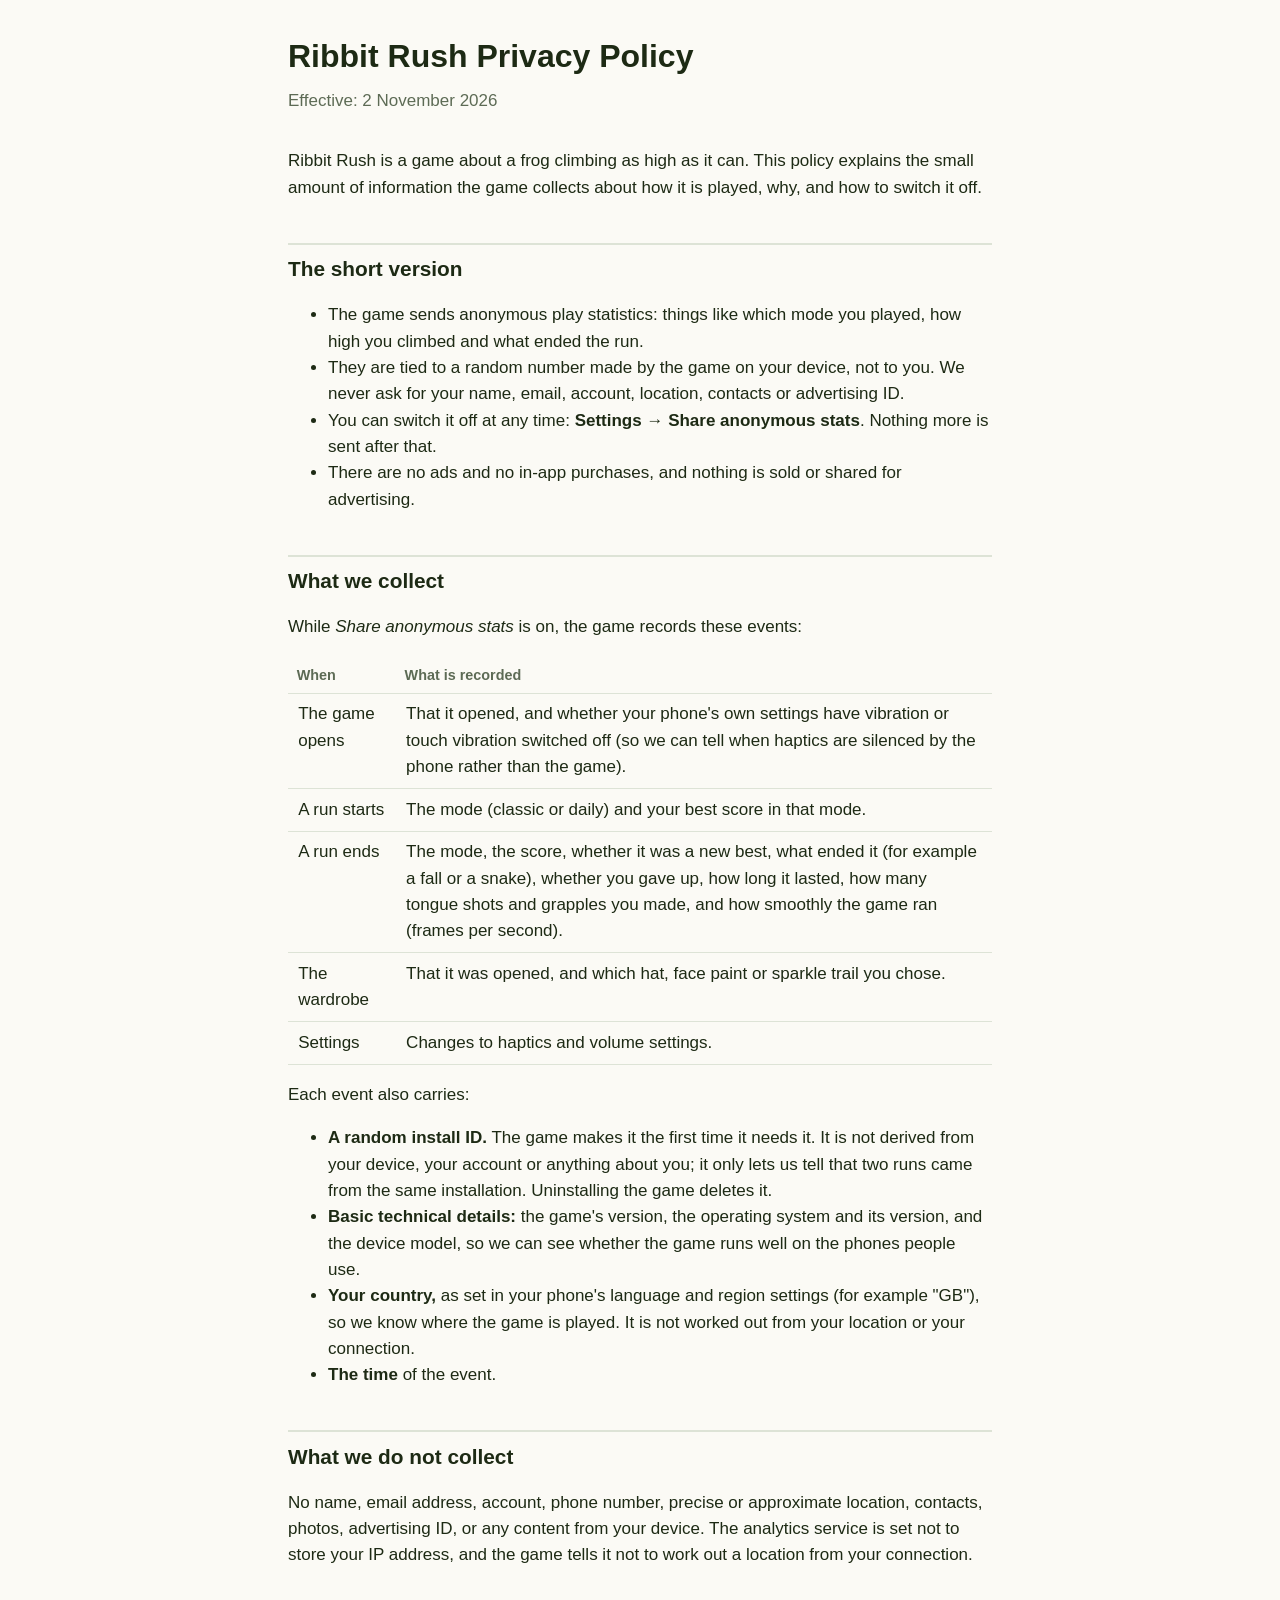
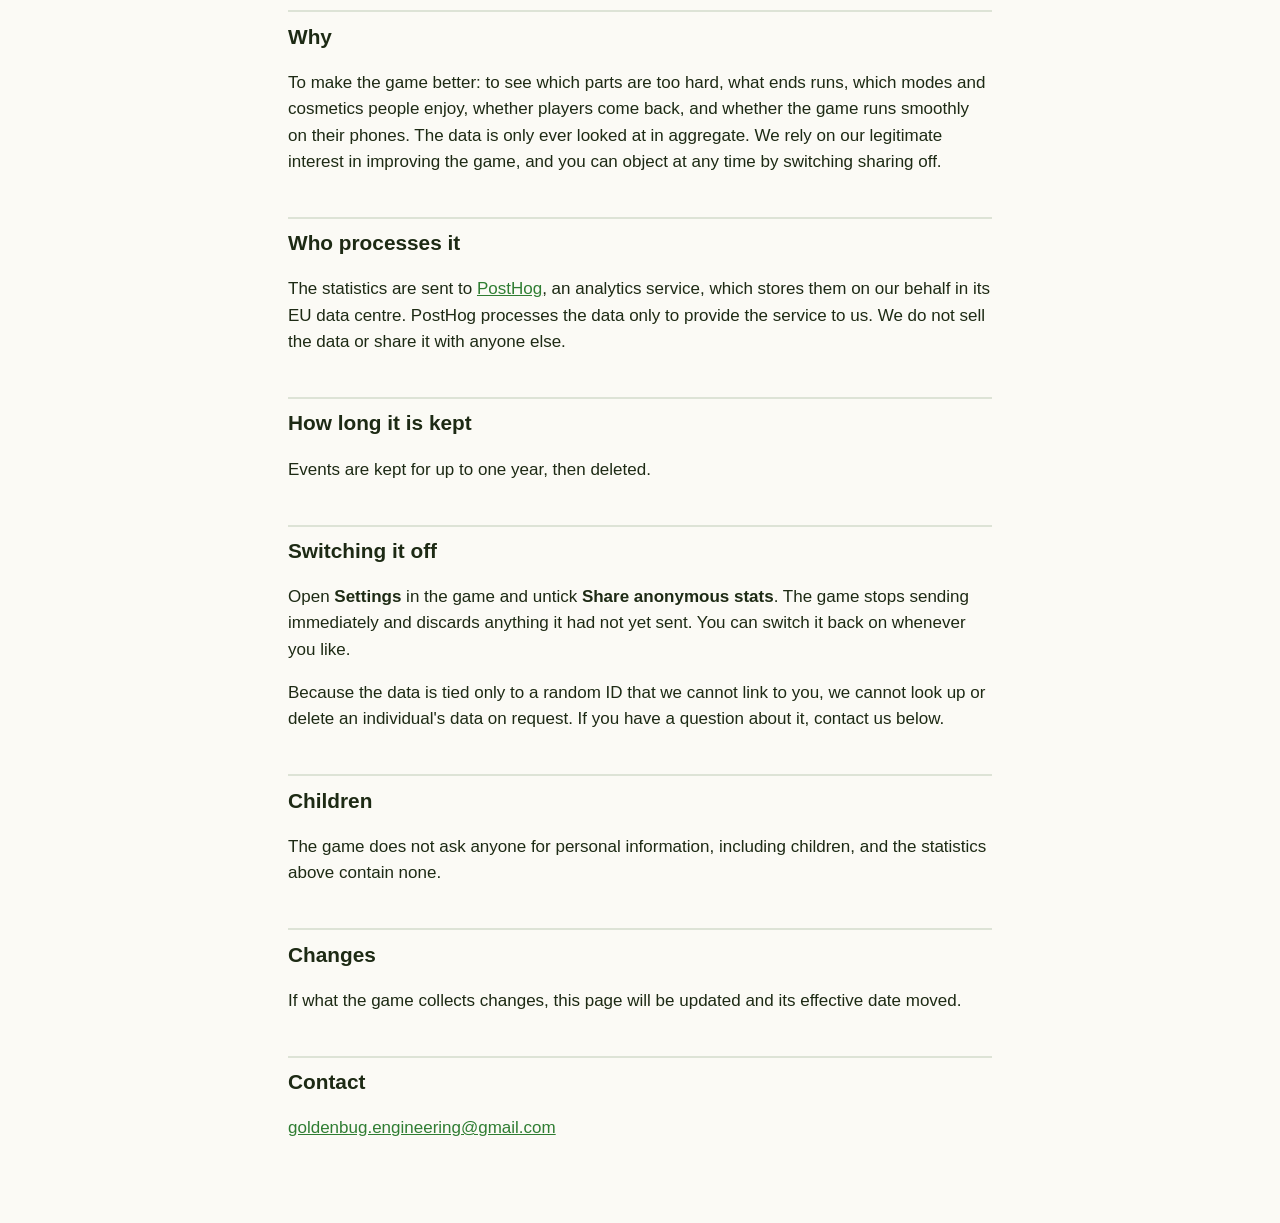
==== ribbit-rush/privacy/index.html @ b01731fe "Golden Bug site: home page, Ribbit Rush privacy policy and support page The privacy policy is the on" ====
<!doctype html>
<html lang="en">
<head>
<meta charset="utf-8">
<meta name="viewport" content="width=device-width, initial-scale=1">
<link rel="icon" type="image/png" sizes="32x32" href="/favicon.png">
<link rel="apple-touch-icon" href="/logo.png">
<title>Ribbit Rush Privacy Policy</title>
<style>
:root { --ink:#1d2a14; --paper:#fbfaf5; --accent:#2f7d32; --muted:#5d6b55; --rule:#dde3d6; }
@media (prefers-color-scheme: dark) { :root { --ink:#e6ebdf; --paper:#15190f; --accent:#8bd07f; --muted:#aab59f; --rule:#2d3626; } }
html { background: var(--paper); }
body { margin: 0; color: var(--ink); font: 17px/1.55 -apple-system, "Segoe UI", Roboto, Helvetica, Arial, sans-serif; background: var(--paper); }
main { max-width: 44rem; margin: 0 auto; padding: 2rem 16px 4rem; }
h1 { font-size: 2rem; margin: 0 0 .2em; }
h2 { font-size: 1.3rem; margin: 2em 0 .5em; padding-top: .4em; border-top: 2px solid var(--rule); }
.meta { color: var(--muted); margin: 0 0 2em; }
a { color: var(--accent); }
table { border-collapse: collapse; width: 100%; margin: .5em 0 1em; }
th, td { text-align: left; vertical-align: top; padding: .45em .6em; border-bottom: 1px solid var(--rule); }
th { font-size: .9rem; color: var(--muted); font-weight: 600; }
</style>
</head>
<body>
<main>
<h1>Ribbit Rush Privacy Policy</h1>
<p class="meta">Effective: 2 November 2026</p>

<p>Ribbit Rush is a game about a frog climbing as high as it can. This policy explains the small amount of information the game collects about how it is played, why, and how to switch it off.</p>

<h2>The short version</h2>
<ul>
<li>The game sends anonymous play statistics: things like which mode you played, how high you climbed and what ended the run.</li>
<li>They are tied to a random number made by the game on your device, not to you. We never ask for your name, email, account, location, contacts or advertising ID.</li>
<li>You can switch it off at any time: <strong>Settings → Share anonymous stats</strong>. Nothing more is sent after that.</li>
<li>There are no ads and no in-app purchases, and nothing is sold or shared for advertising.</li>
</ul>

<h2>What we collect</h2>
<p>While <em>Share anonymous stats</em> is on, the game records these events:</p>
<table>
<tr><th>When</th><th>What is recorded</th></tr>
<tr><td>The game opens</td><td>That it opened, and whether your phone's own settings have vibration or touch vibration switched off (so we can tell when haptics are silenced by the phone rather than the game).</td></tr>
<tr><td>A run starts</td><td>The mode (classic or daily) and your best score in that mode.</td></tr>
<tr><td>A run ends</td><td>The mode, the score, whether it was a new best, what ended it (for example a fall or a snake), whether you gave up, how long it lasted, how many tongue shots and grapples you made, and how smoothly the game ran (frames per second).</td></tr>
<tr><td>The wardrobe</td><td>That it was opened, and which hat, face paint or sparkle trail you chose.</td></tr>
<tr><td>Settings</td><td>Changes to haptics and volume settings.</td></tr>
</table>
<p>Each event also carries:</p>
<ul>
<li><strong>A random install ID.</strong> The game makes it the first time it needs it. It is not derived from your device, your account or anything about you; it only lets us tell that two runs came from the same installation. Uninstalling the game deletes it.</li>
<li><strong>Basic technical details:</strong> the game's version, the operating system and its version, and the device model, so we can see whether the game runs well on the phones people use.</li>
<li><strong>Your country,</strong> as set in your phone's language and region settings (for example "GB"), so we know where the game is played. It is not worked out from your location or your connection.</li>
<li><strong>The time</strong> of the event.</li>
</ul>

<h2>What we do not collect</h2>
<p>No name, email address, account, phone number, precise or approximate location, contacts, photos, advertising ID, or any content from your device. The analytics service is set not to store your IP address, and the game tells it not to work out a location from your connection.</p>

<h2>Why</h2>
<p>To make the game better: to see which parts are too hard, what ends runs, which modes and cosmetics people enjoy, whether players come back, and whether the game runs smoothly on their phones. The data is only ever looked at in aggregate. We rely on our legitimate interest in improving the game, and you can object at any time by switching sharing off.</p>

<h2>Who processes it</h2>
<p>The statistics are sent to <a href="https://posthog.com">PostHog</a>, an analytics service, which stores them on our behalf in its EU data centre. PostHog processes the data only to provide the service to us. We do not sell the data or share it with anyone else.</p>

<h2>How long it is kept</h2>
<p>Events are kept for up to one year, then deleted.</p>

<h2>Switching it off</h2>
<p>Open <strong>Settings</strong> in the game and untick <strong>Share anonymous stats</strong>. The game stops sending immediately and discards anything it had not yet sent. You can switch it back on whenever you like.</p>
<p>Because the data is tied only to a random ID that we cannot link to you, we cannot look up or delete an individual's data on request. If you have a question about it, contact us below.</p>

<h2>Children</h2>
<p>The game does not ask anyone for personal information, including children, and the statistics above contain none.</p>

<h2>Changes</h2>
<p>If what the game collects changes, this page will be updated and its effective date moved.</p>

<h2>Contact</h2>
<p><a href="mailto:goldenbug.engineering@gmail.com">goldenbug.engineering@gmail.com</a></p>
</main>
</body>
</html>
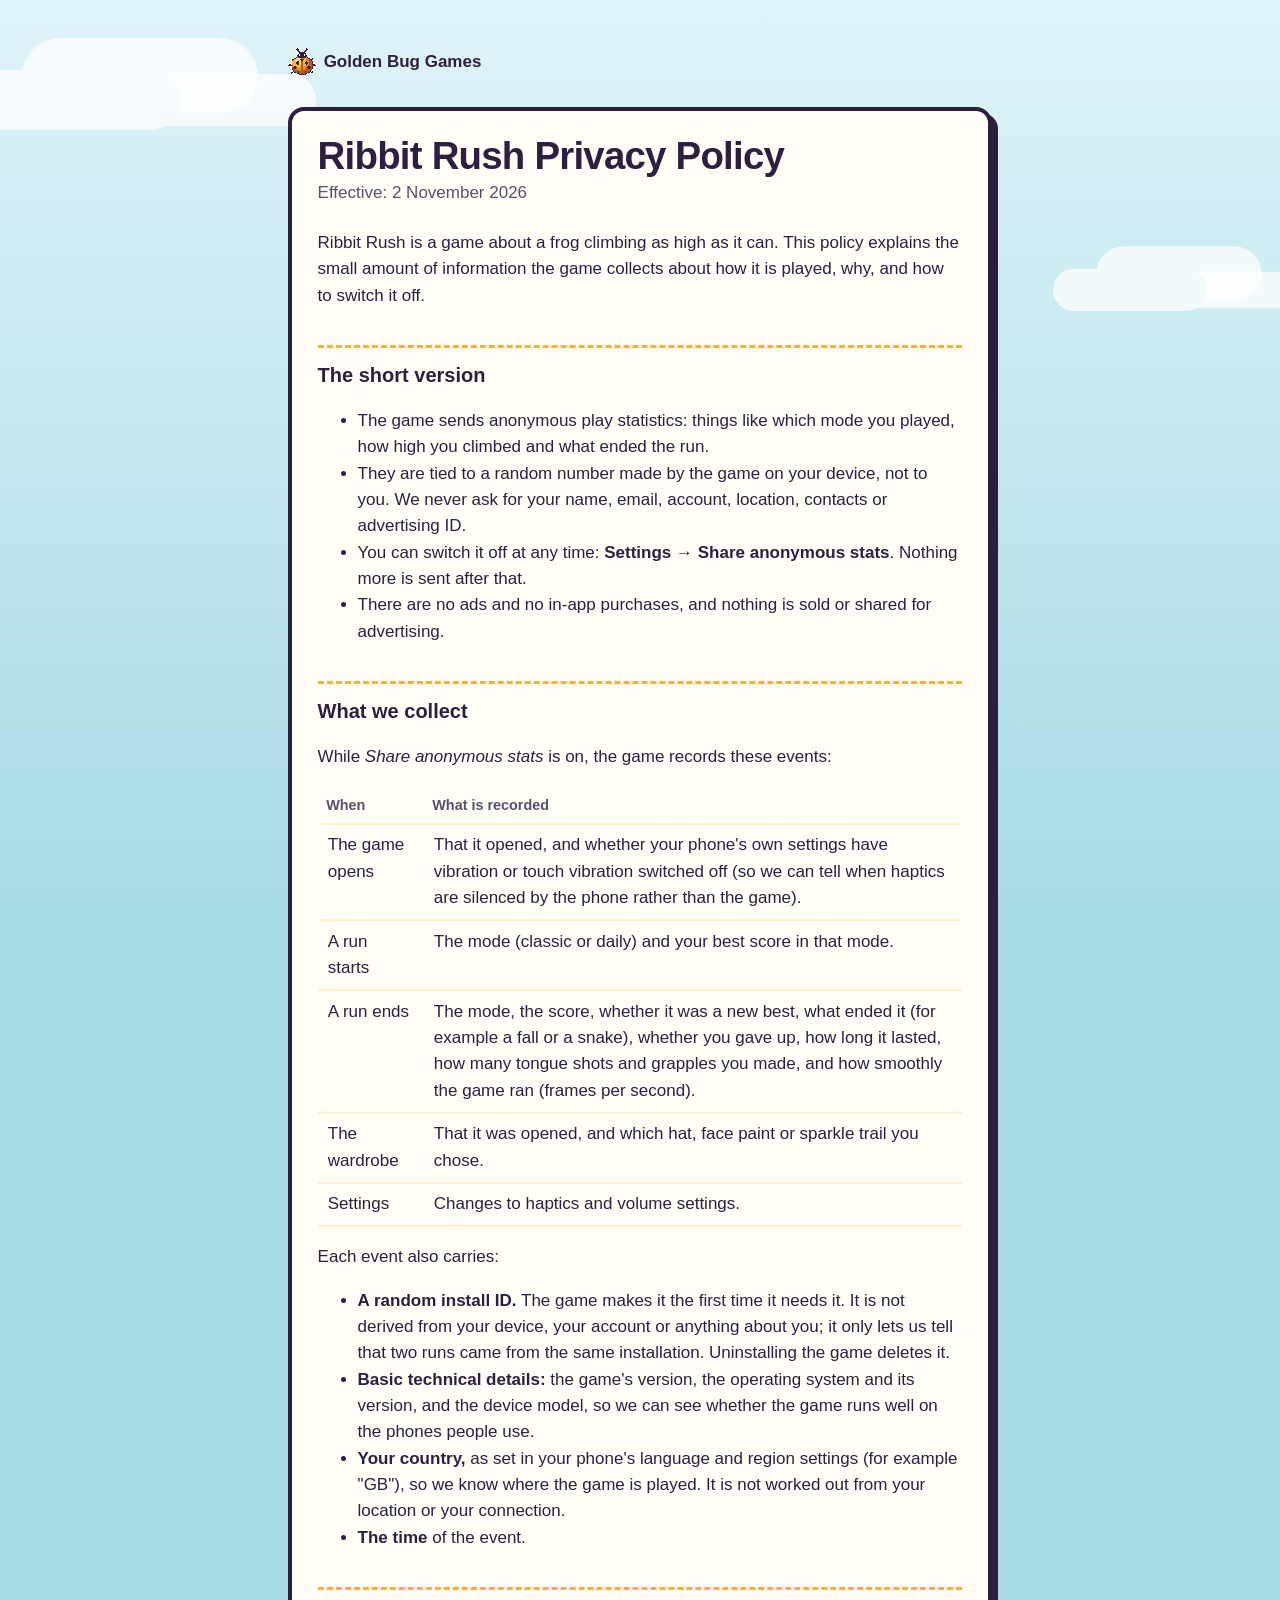
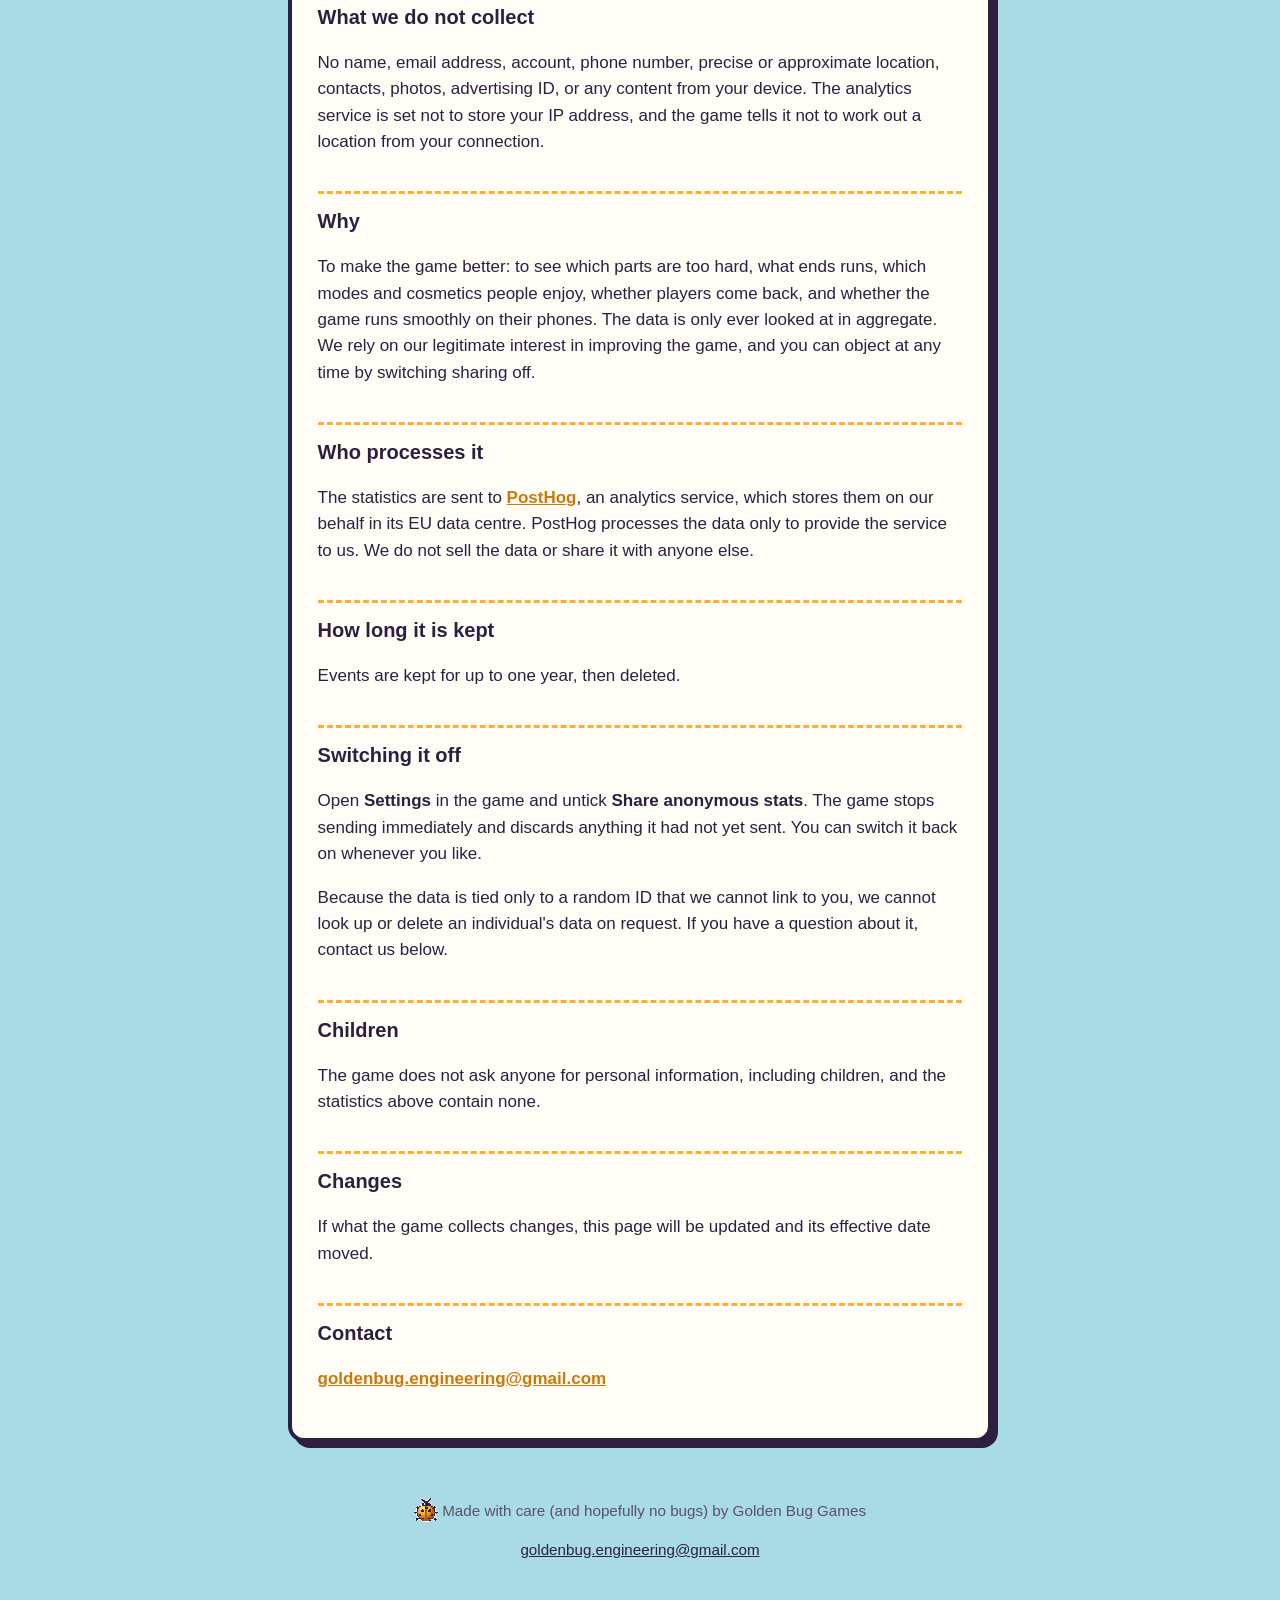
==== commit 70d83d8b: "Golden Bug Games: a site with more personality The studio is Golden Bug Games, with the tagline Litt" ====
--- a/ribbit-rush/privacy/index.html
+++ b/ribbit-rush/privacy/index.html
@@ -5,24 +5,13 @@
 <meta name="viewport" content="width=device-width, initial-scale=1">
 <link rel="icon" type="image/png" sizes="32x32" href="/favicon.png">
 <link rel="apple-touch-icon" href="/logo.png">
+<link rel="stylesheet" href="/site.css">
 <title>Ribbit Rush Privacy Policy</title>
-<style>
-:root { --ink:#1d2a14; --paper:#fbfaf5; --accent:#2f7d32; --muted:#5d6b55; --rule:#dde3d6; }
-@media (prefers-color-scheme: dark) { :root { --ink:#e6ebdf; --paper:#15190f; --accent:#8bd07f; --muted:#aab59f; --rule:#2d3626; } }
-html { background: var(--paper); }
-body { margin: 0; color: var(--ink); font: 17px/1.55 -apple-system, "Segoe UI", Roboto, Helvetica, Arial, sans-serif; background: var(--paper); }
-main { max-width: 44rem; margin: 0 auto; padding: 2rem 16px 4rem; }
-h1 { font-size: 2rem; margin: 0 0 .2em; }
-h2 { font-size: 1.3rem; margin: 2em 0 .5em; padding-top: .4em; border-top: 2px solid var(--rule); }
-.meta { color: var(--muted); margin: 0 0 2em; }
-a { color: var(--accent); }
-table { border-collapse: collapse; width: 100%; margin: .5em 0 1em; }
-th, td { text-align: left; vertical-align: top; padding: .45em .6em; border-bottom: 1px solid var(--rule); }
-th { font-size: .9rem; color: var(--muted); font-weight: 600; }
-</style>
 </head>
 <body>
 <main>
+<p class="home"><a href="/"><img src="/favicon.png" alt="" width="28" height="28">Golden Bug Games</a></p>
+<article class="page">
 <h1>Ribbit Rush Privacy Policy</h1>
 <p class="meta">Effective: 2 November 2026</p>
 
@@ -78,6 +67,12 @@
 
 <h2>Contact</h2>
 <p><a href="mailto:goldenbug.engineering@gmail.com">goldenbug.engineering@gmail.com</a></p>
+</article>
+
+<footer>
+<p><img src="/favicon.png" alt="" width="24" height="24"> Made with care (and hopefully no bugs) by Golden Bug Games</p>
+<p><a href="mailto:goldenbug.engineering@gmail.com">goldenbug.engineering@gmail.com</a></p>
+</footer>
 </main>
 </body>
 </html>
--- a/site.css
+++ b/site.css
@@ -0,0 +1,87 @@
+/* Golden Bug Games: the whole site's look, shared by every page. The sky
+   of Ribbit Rush (a night sky in dark mode), ink-bordered paper cards, gold
+   accents. No web fonts or outside requests. */
+:root {
+  --sky-top: #dff4f9; --sky-bottom: #a9dbe6;
+  --ink: #2e1f40; --muted: #5b4f6b; --paper: #fffdf6;
+  --gold: #feae34; --gold-deep: #c97a0b; --gold-soft: #fff1c9;
+  --cloud: rgba(255, 255, 255, .75);
+}
+@media (prefers-color-scheme: dark) {
+  :root {
+    --sky-top: #1f2a3f; --sky-bottom: #10151f;
+    --ink: #f4efe3; --muted: #b9b0c8; --paper: #232d42;
+    --gold-soft: #4a3a17; --cloud: rgba(255, 255, 255, .06);
+  }
+}
+* { box-sizing: border-box; }
+html { background: var(--sky-bottom); }
+body {
+  margin: 0; min-height: 100vh; color: var(--ink);
+  font: 17px/1.55 -apple-system, "Segoe UI", Roboto, Helvetica, Arial, sans-serif;
+  background: linear-gradient(var(--sky-top), var(--sky-bottom)) fixed;
+  position: relative; overflow-x: hidden;
+}
+/* soft clouds behind everything */
+body::before, body::after {
+  content: ""; position: absolute; z-index: 0; pointer-events: none;
+  width: 220px; height: 60px; border-radius: 60px; background: var(--cloud);
+  box-shadow: 70px -24px 0 8px var(--cloud), 140px 0 0 -4px var(--cloud);
+}
+body::before { top: 70px; left: -40px; }
+body::after { top: 260px; right: 40px; transform: scale(.7); }
+main { position: relative; z-index: 1; max-width: 46rem; margin: 0 auto; padding: 3rem 16px 3rem; }
+a { color: var(--ink); }
+
+.hero { text-align: center; }
+.hero img { width: 112px; height: 112px; image-rendering: pixelated; }
+h1 { margin: .3rem 0 .2rem; font-size: clamp(2.2rem, 8vw, 3.4rem); font-weight: 900; letter-spacing: -.02em; line-height: 1.05; }
+h1 span { color: var(--gold-deep); }
+@media (prefers-color-scheme: dark) { h1 span { color: var(--gold); } }
+.tagline { margin: 0; font-size: 1.25rem; font-style: italic; color: var(--muted); }
+.about { max-width: 34rem; margin: 1.6rem auto 0; color: var(--muted); }
+
+h2.section { margin: 3rem 0 1rem; font-size: .9rem; letter-spacing: .14em; text-transform: uppercase; color: var(--muted); }
+
+.game {
+  background: var(--paper); border: 4px solid var(--ink); border-radius: 16px;
+  box-shadow: 6px 6px 0 var(--ink); overflow: hidden;
+}
+.game > img { display: block; width: 100%; height: auto; image-rendering: pixelated; border-bottom: 4px solid var(--ink); }
+.game .body { padding: 1.2rem 1.4rem 1.4rem; }
+.game h3 { margin: 0 0 .3rem; font-size: 1.7rem; font-weight: 900; }
+.game p { margin: .4rem 0 1rem; }
+.chips { display: flex; flex-wrap: wrap; gap: .5rem; margin: 0 0 1.1rem; padding: 0; list-style: none; }
+.chips li { font-size: .85rem; font-weight: 700; padding: .2rem .7rem; border-radius: 999px; background: var(--gold-soft); border: 2px solid var(--gold); }
+.links { display: flex; flex-wrap: wrap; gap: .7rem; }
+.links a {
+  font-weight: 800; text-decoration: none; padding: .55rem 1.1rem; border-radius: 12px;
+  border: 3px solid var(--ink); background: var(--gold); color: #2e1f40; box-shadow: 3px 3px 0 var(--ink);
+  transition: transform .08s ease, box-shadow .08s ease;
+}
+.links a:hover { transform: translate(-1px, -1px); box-shadow: 4px 4px 0 var(--ink); }
+.links a:active { transform: translate(2px, 2px); box-shadow: 1px 1px 0 var(--ink); }
+.links a.quiet { background: var(--paper); color: var(--ink); }
+
+footer { margin-top: 3.5rem; text-align: center; color: var(--muted); font-size: .95rem; }
+footer img { width: 24px; height: 24px; image-rendering: pixelated; vertical-align: -6px; }
+
+/* The small home link at the top of every inner page */
+.home { margin: 0 0 1.4rem; }
+.home a { display: inline-flex; align-items: center; gap: .45em; font-weight: 800; text-decoration: none; color: var(--ink); }
+.home img { image-rendering: pixelated; }
+
+/* An inner page's text, on a paper card */
+.page {
+  background: var(--paper); border: 4px solid var(--ink); border-radius: 16px;
+  box-shadow: 6px 6px 0 var(--ink); padding: 1.6rem 1.6rem 1.8rem;
+}
+.page h1 { font-size: clamp(1.8rem, 6vw, 2.4rem); color: var(--ink); margin: 0 0 .2rem; }
+.page h2 { font-size: 1.25rem; margin: 1.8em 0 .5em; padding-top: .6em; border-top: 3px dashed var(--gold); }
+.page .meta { color: var(--muted); margin: 0 0 1.4em; }
+.page a { color: var(--gold-deep); font-weight: 600; }
+@media (prefers-color-scheme: dark) { .page a { color: var(--gold); } }
+.page table { border-collapse: collapse; width: 100%; margin: .5em 0 1em; }
+.page th, .page td { text-align: left; vertical-align: top; padding: .45em .6em; border-bottom: 2px solid var(--gold-soft); }
+.page th { font-size: .9rem; color: var(--muted); font-weight: 700; }
+@media (max-width: 480px) { .page { padding: 1.2rem 1.1rem 1.4rem; } .page th, .page td { padding: .4em .35em; } }
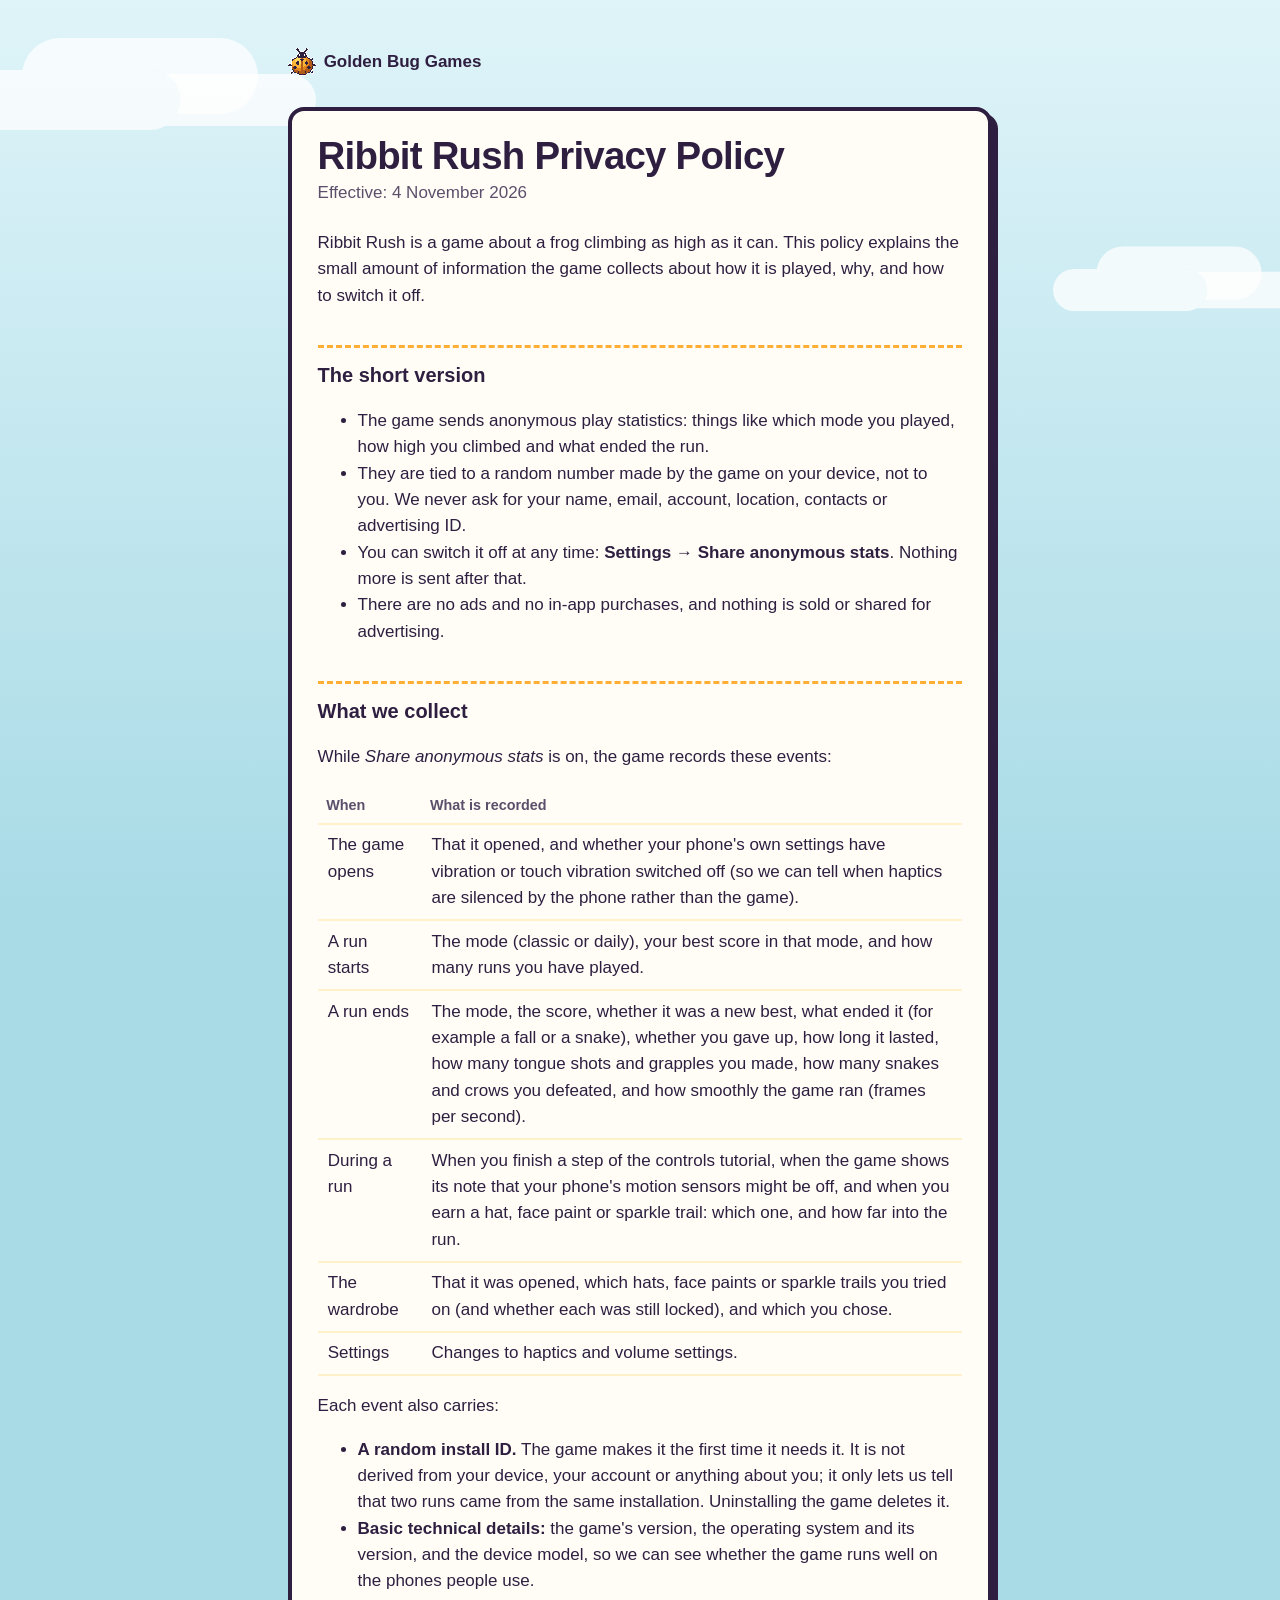
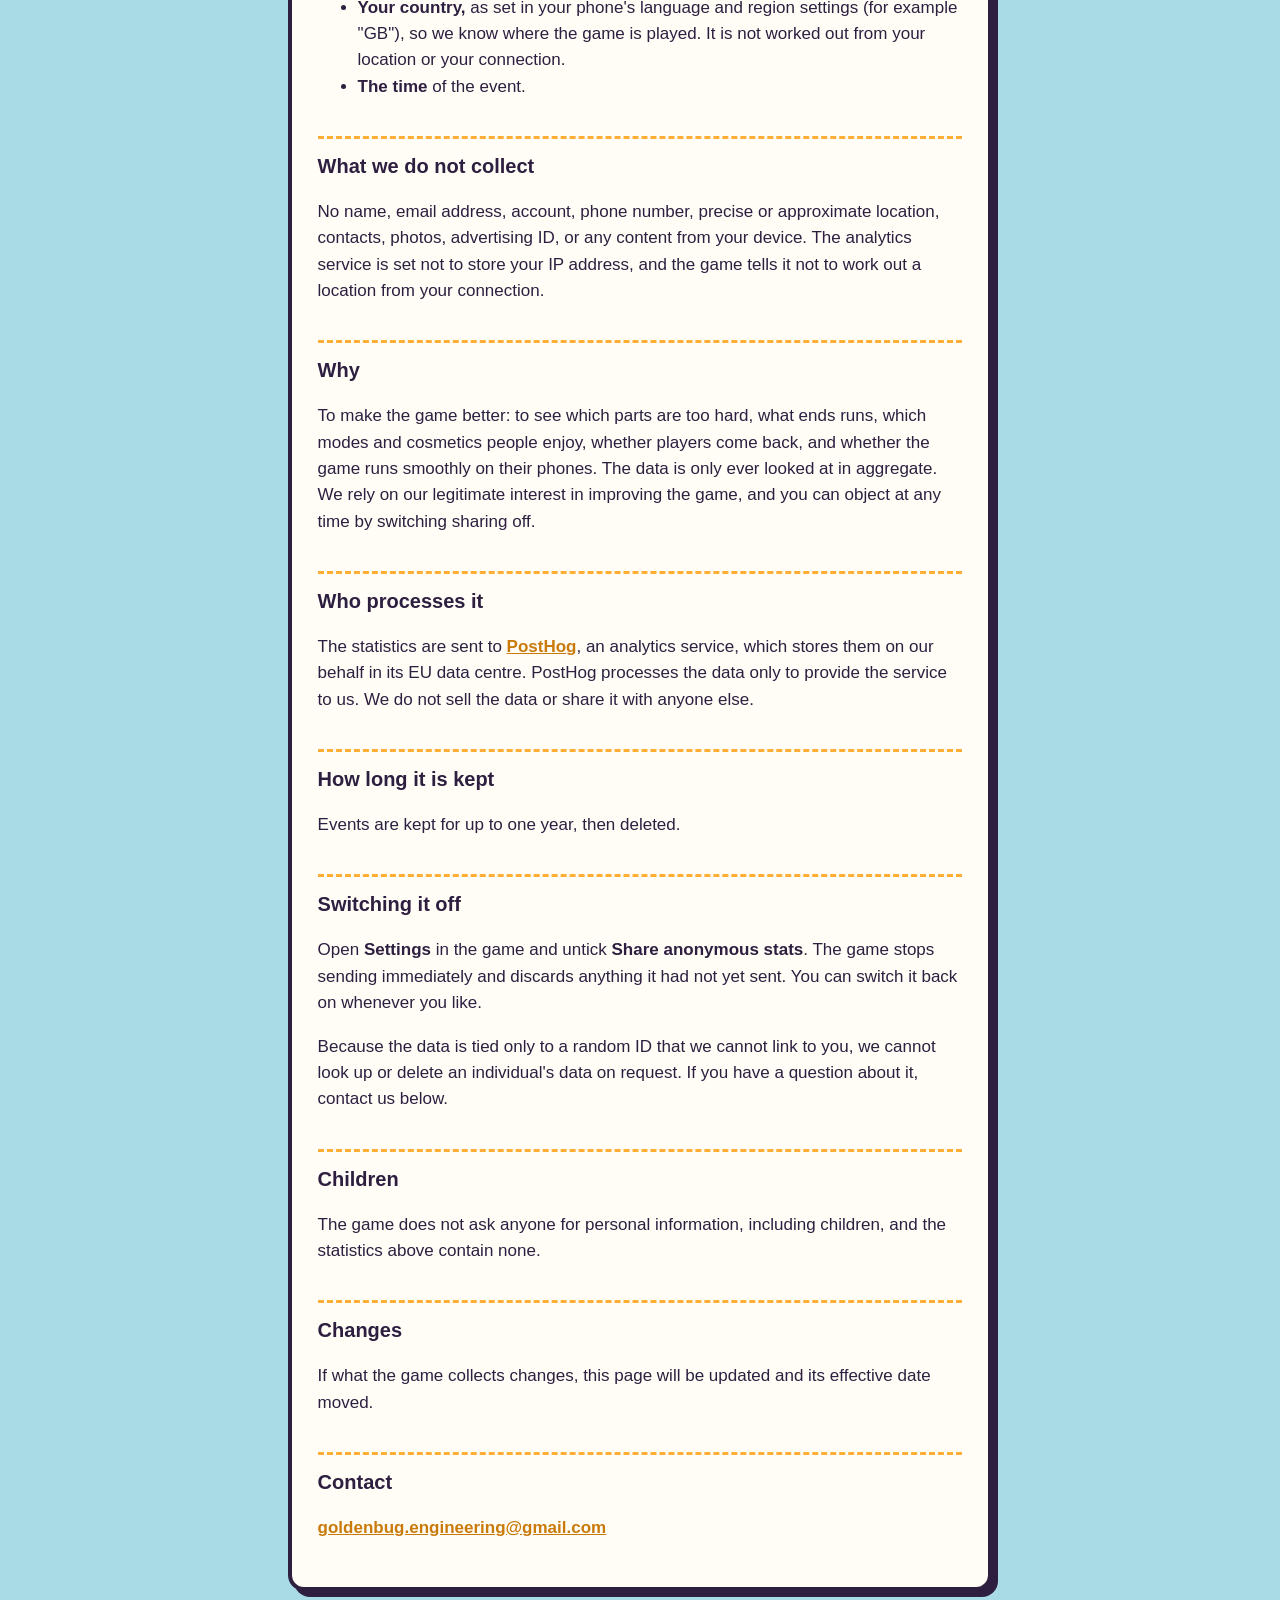
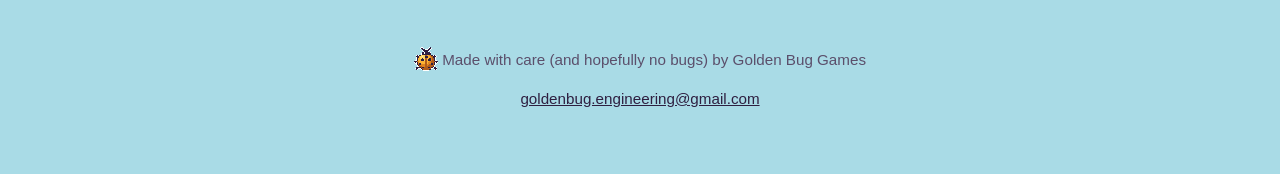
==== commit aeddbad4: "Ribbit Rush privacy policy: the tutorial, unlock, kill and wardrobe events" ====
--- a/ribbit-rush/privacy/index.html
+++ b/ribbit-rush/privacy/index.html
@@ -13,7 +13,7 @@
 <p class="home"><a href="/"><img src="/favicon.png" alt="" width="28" height="28">Golden Bug Games</a></p>
 <article class="page">
 <h1>Ribbit Rush Privacy Policy</h1>
-<p class="meta">Effective: 2 November 2026</p>
+<p class="meta">Effective: 4 November 2026</p>
 
 <p>Ribbit Rush is a game about a frog climbing as high as it can. This policy explains the small amount of information the game collects about how it is played, why, and how to switch it off.</p>
 
@@ -30,9 +30,10 @@
 <table>
 <tr><th>When</th><th>What is recorded</th></tr>
 <tr><td>The game opens</td><td>That it opened, and whether your phone's own settings have vibration or touch vibration switched off (so we can tell when haptics are silenced by the phone rather than the game).</td></tr>
-<tr><td>A run starts</td><td>The mode (classic or daily) and your best score in that mode.</td></tr>
-<tr><td>A run ends</td><td>The mode, the score, whether it was a new best, what ended it (for example a fall or a snake), whether you gave up, how long it lasted, how many tongue shots and grapples you made, and how smoothly the game ran (frames per second).</td></tr>
-<tr><td>The wardrobe</td><td>That it was opened, and which hat, face paint or sparkle trail you chose.</td></tr>
+<tr><td>A run starts</td><td>The mode (classic or daily), your best score in that mode, and how many runs you have played.</td></tr>
+<tr><td>A run ends</td><td>The mode, the score, whether it was a new best, what ended it (for example a fall or a snake), whether you gave up, how long it lasted, how many tongue shots and grapples you made, how many snakes and crows you defeated, and how smoothly the game ran (frames per second).</td></tr>
+<tr><td>During a run</td><td>When you finish a step of the controls tutorial, when the game shows its note that your phone's motion sensors might be off, and when you earn a hat, face paint or sparkle trail: which one, and how far into the run.</td></tr>
+<tr><td>The wardrobe</td><td>That it was opened, which hats, face paints or sparkle trails you tried on (and whether each was still locked), and which you chose.</td></tr>
 <tr><td>Settings</td><td>Changes to haptics and volume settings.</td></tr>
 </table>
 <p>Each event also carries:</p>
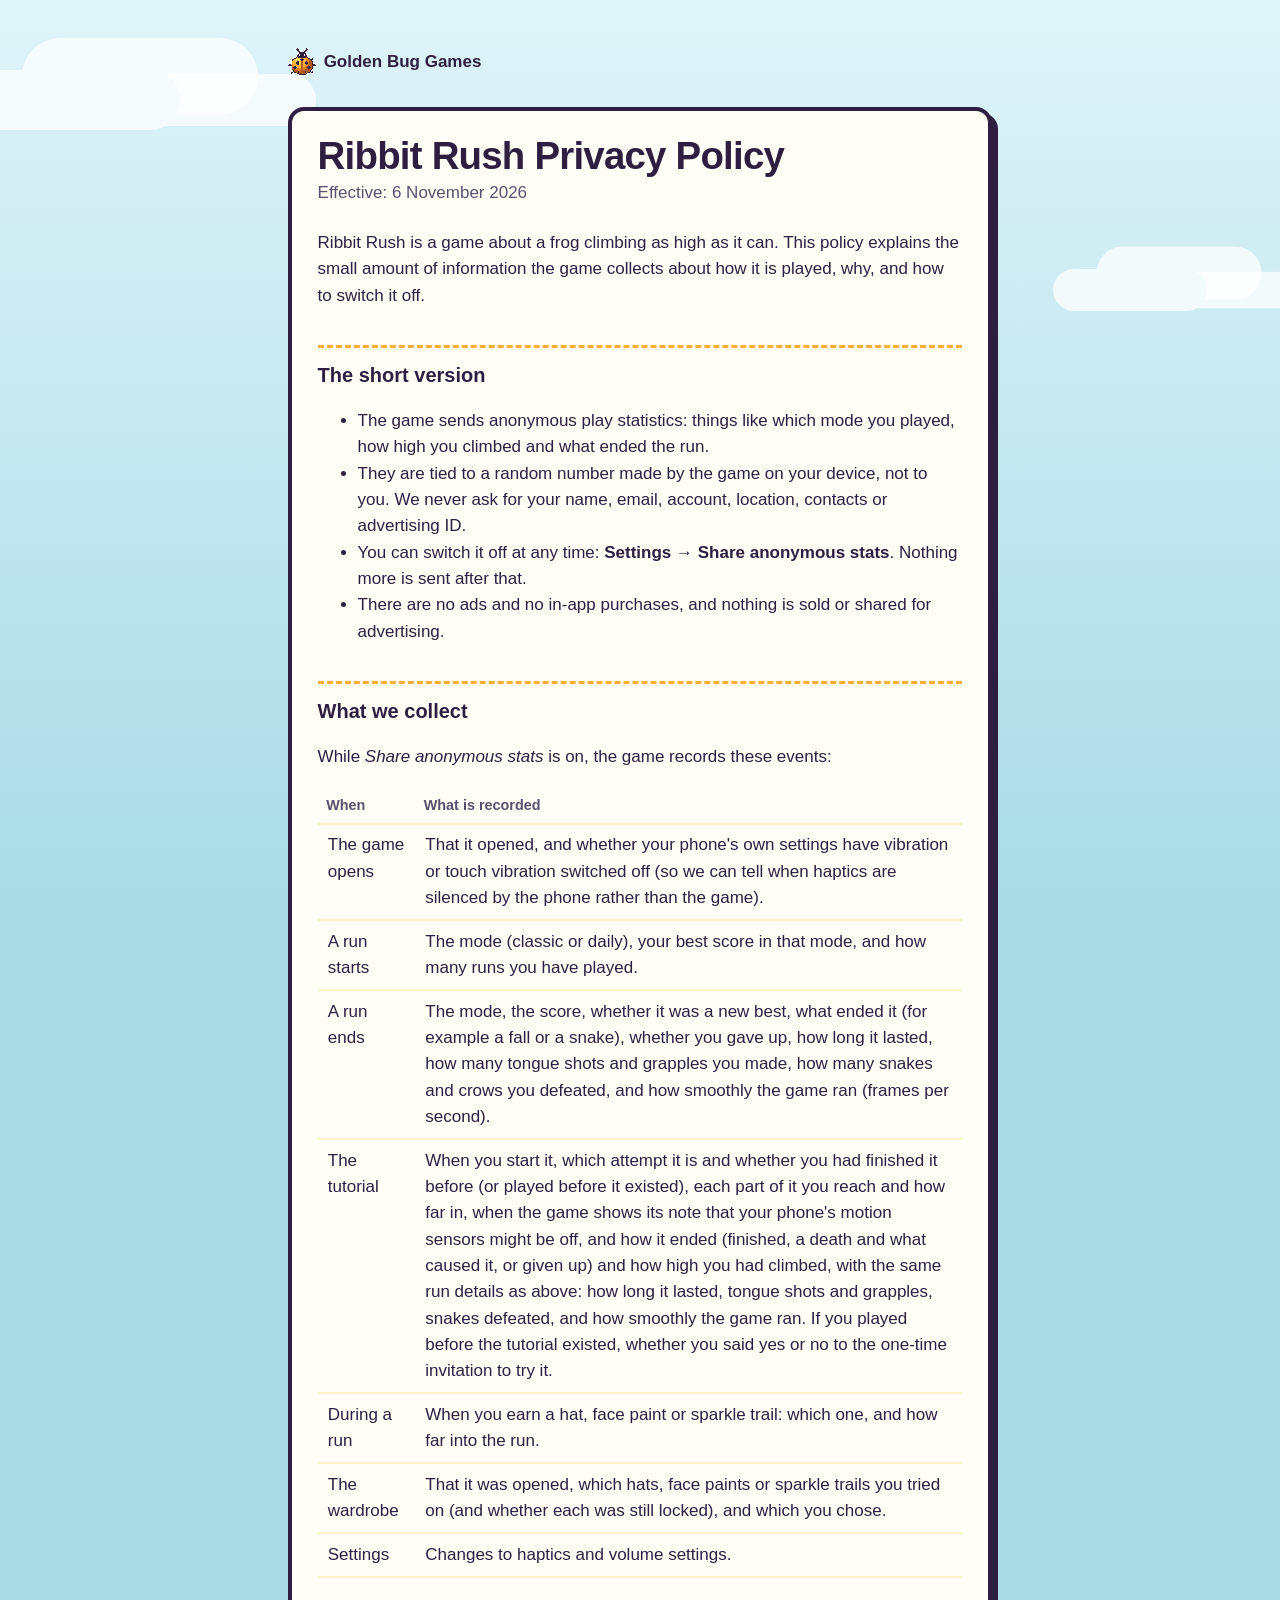
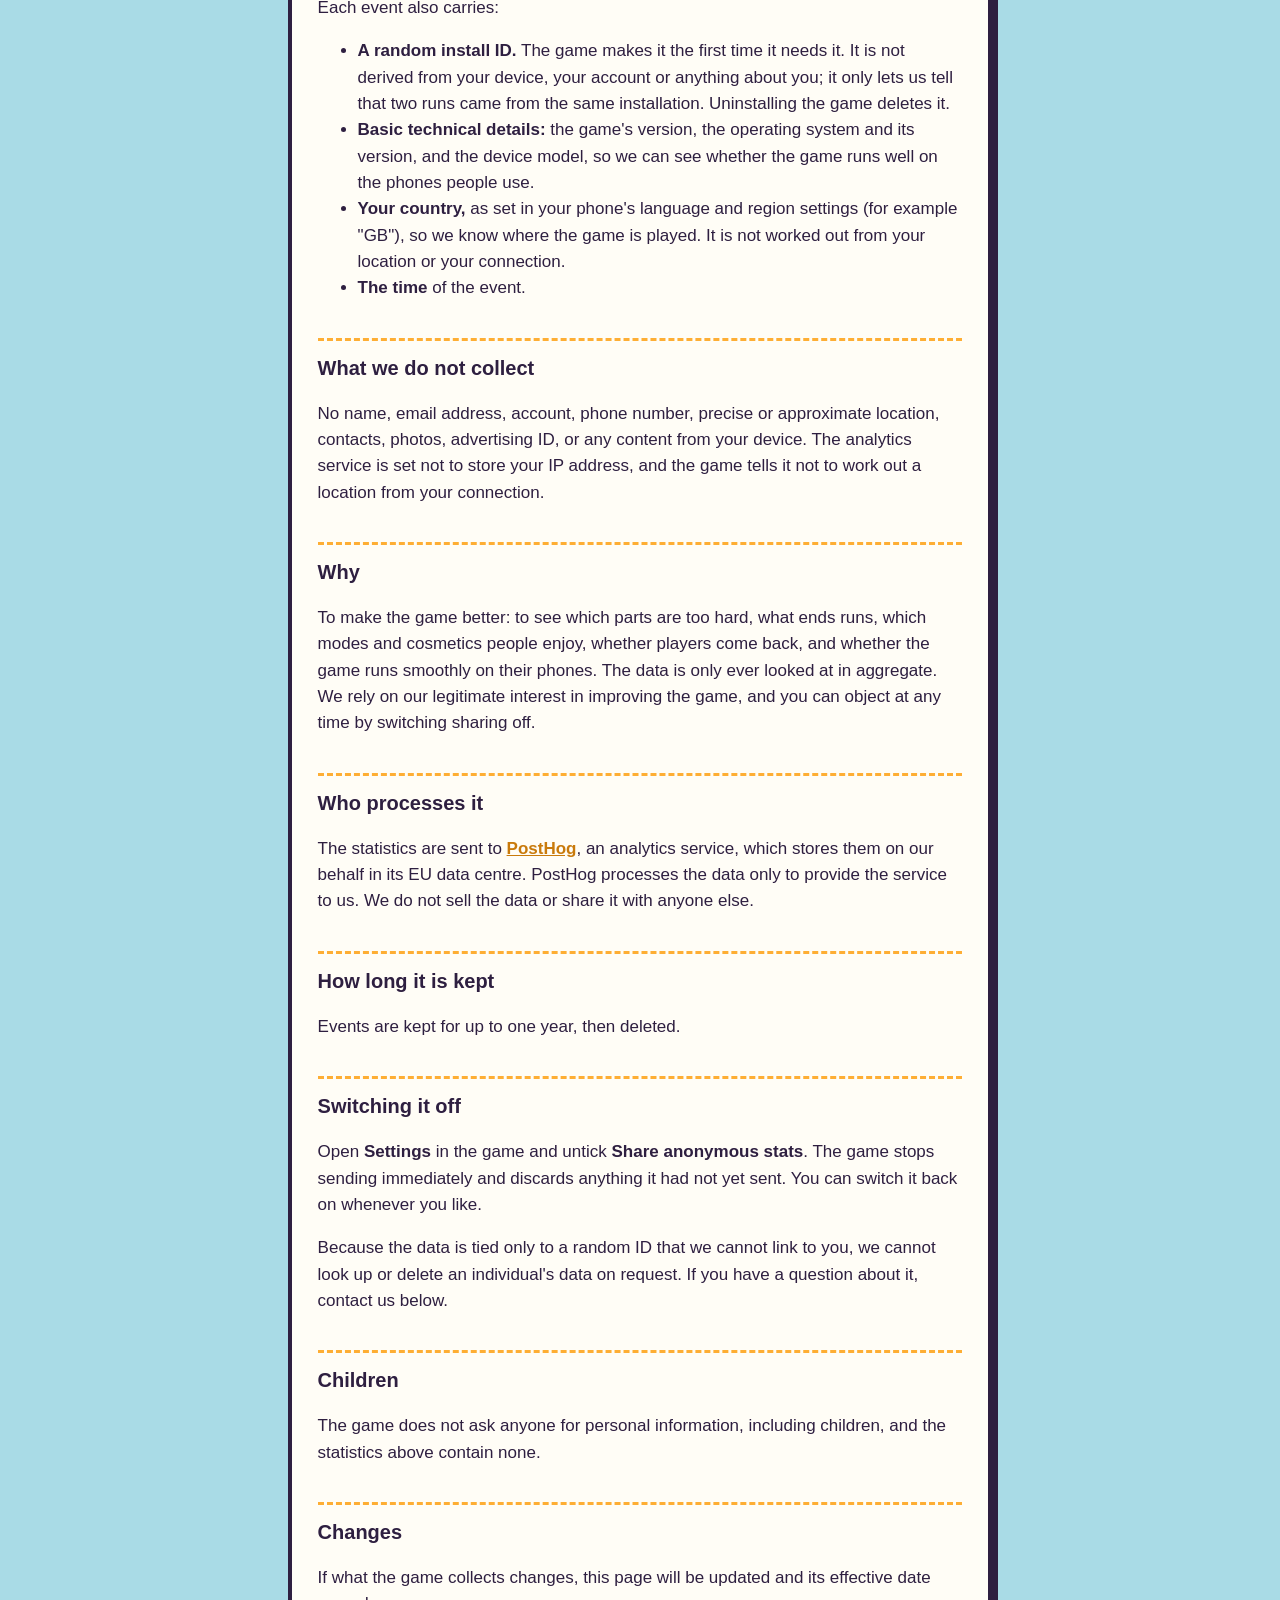
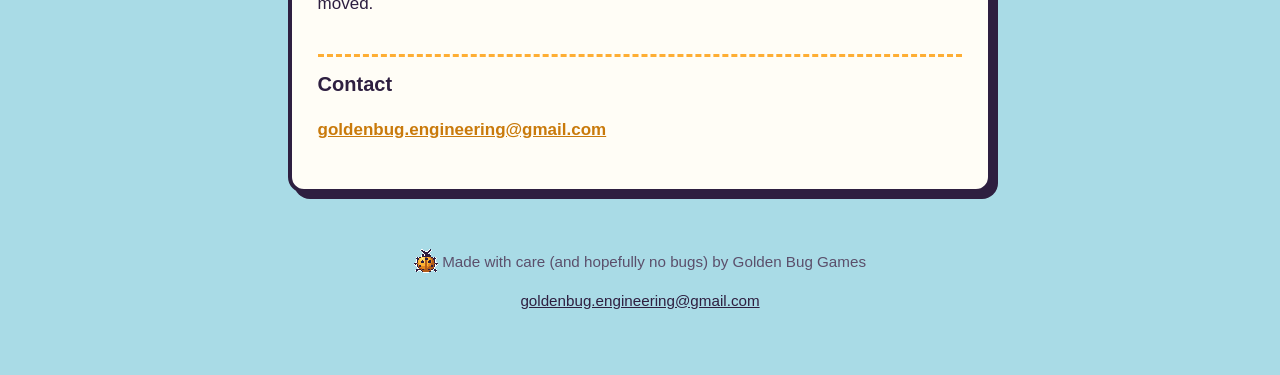
==== commit 6b507789: "Ribbit Rush privacy policy: the new tutorial Ribbit Rush 0.4 replaces the in-run control tips with a" ====
--- a/ribbit-rush/privacy/index.html
+++ b/ribbit-rush/privacy/index.html
@@ -13,7 +13,7 @@
 <p class="home"><a href="/"><img src="/favicon.png" alt="" width="28" height="28">Golden Bug Games</a></p>
 <article class="page">
 <h1>Ribbit Rush Privacy Policy</h1>
-<p class="meta">Effective: 4 November 2026</p>
+<p class="meta">Effective: 6 November 2026</p>
 
 <p>Ribbit Rush is a game about a frog climbing as high as it can. This policy explains the small amount of information the game collects about how it is played, why, and how to switch it off.</p>
 
@@ -32,7 +32,8 @@
 <tr><td>The game opens</td><td>That it opened, and whether your phone's own settings have vibration or touch vibration switched off (so we can tell when haptics are silenced by the phone rather than the game).</td></tr>
 <tr><td>A run starts</td><td>The mode (classic or daily), your best score in that mode, and how many runs you have played.</td></tr>
 <tr><td>A run ends</td><td>The mode, the score, whether it was a new best, what ended it (for example a fall or a snake), whether you gave up, how long it lasted, how many tongue shots and grapples you made, how many snakes and crows you defeated, and how smoothly the game ran (frames per second).</td></tr>
-<tr><td>During a run</td><td>When you finish a step of the controls tutorial, when the game shows its note that your phone's motion sensors might be off, and when you earn a hat, face paint or sparkle trail: which one, and how far into the run.</td></tr>
+<tr><td>The tutorial</td><td>When you start it, which attempt it is and whether you had finished it before (or played before it existed), each part of it you reach and how far in, when the game shows its note that your phone's motion sensors might be off, and how it ended (finished, a death and what caused it, or given up) and how high you had climbed, with the same run details as above: how long it lasted, tongue shots and grapples, snakes defeated, and how smoothly the game ran. If you played before the tutorial existed, whether you said yes or no to the one-time invitation to try it.</td></tr>
+<tr><td>During a run</td><td>When you earn a hat, face paint or sparkle trail: which one, and how far into the run.</td></tr>
 <tr><td>The wardrobe</td><td>That it was opened, which hats, face paints or sparkle trails you tried on (and whether each was still locked), and which you chose.</td></tr>
 <tr><td>Settings</td><td>Changes to haptics and volume settings.</td></tr>
 </table>
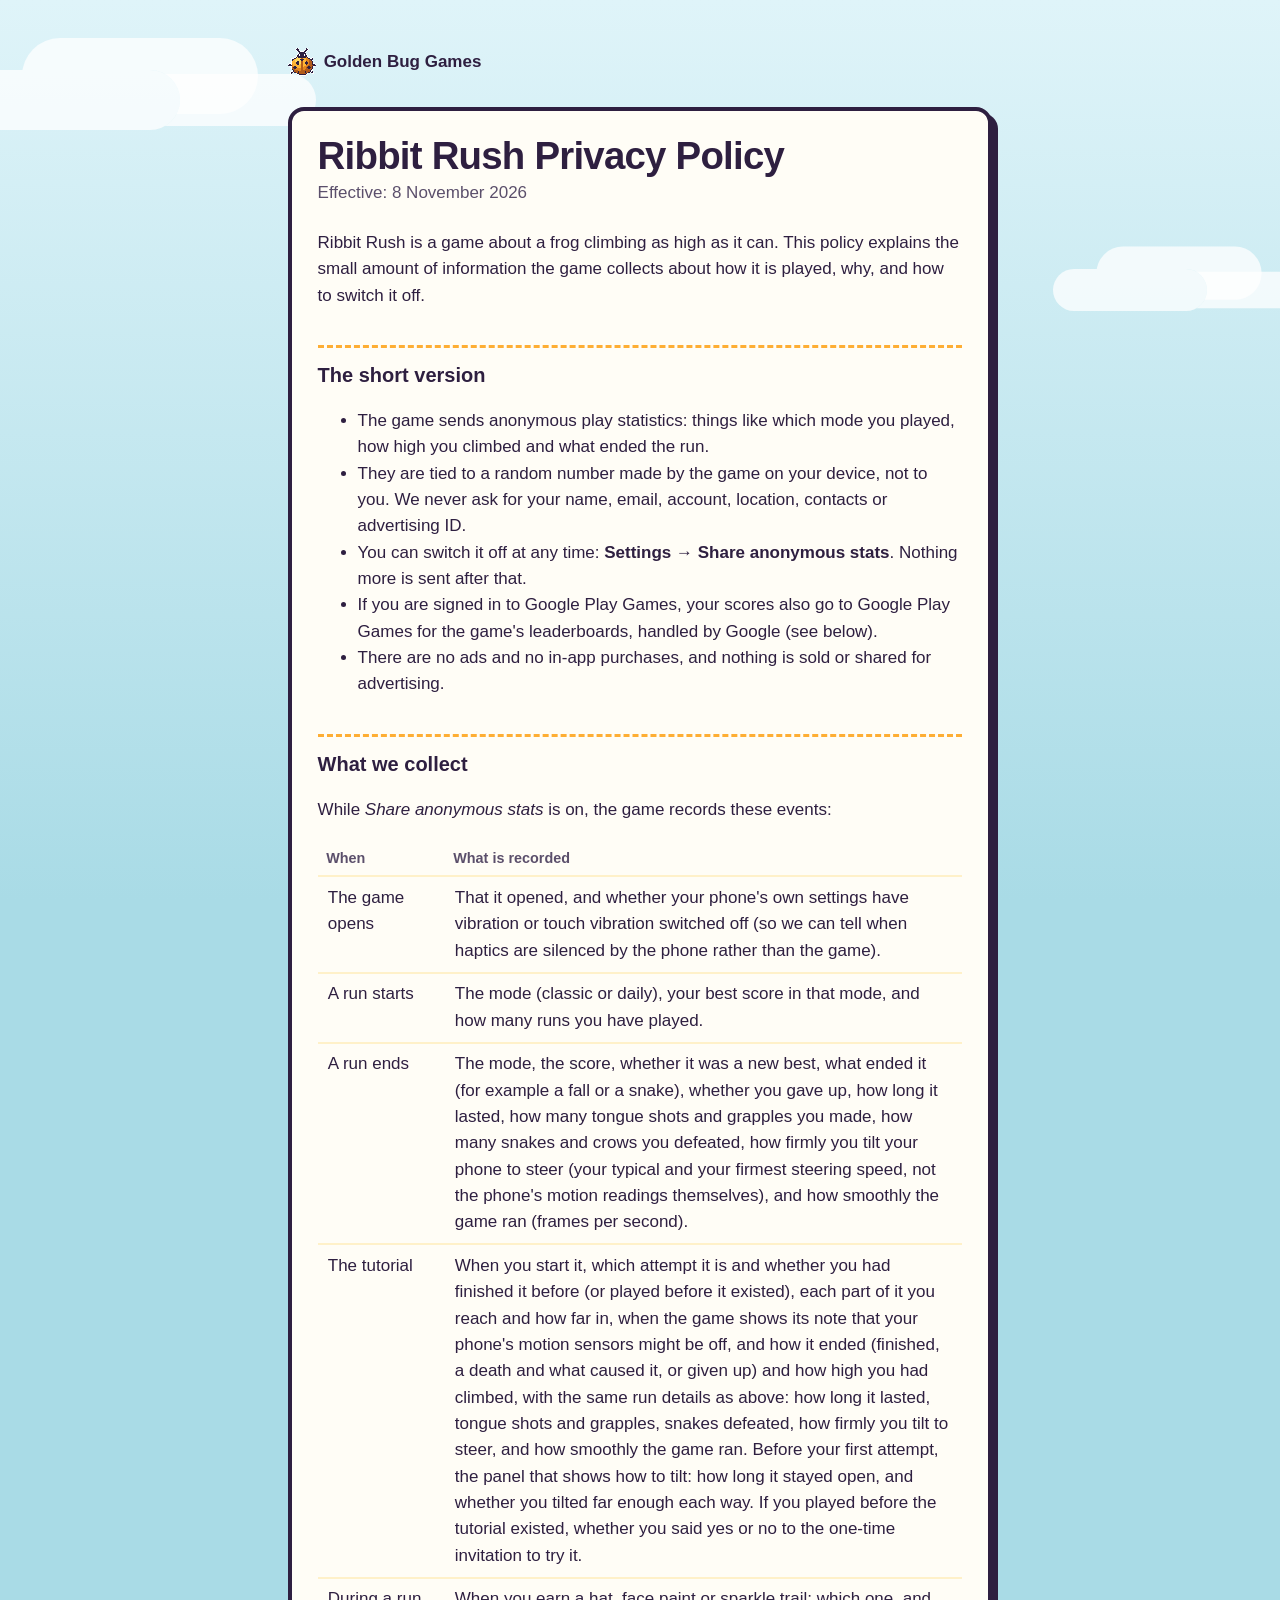
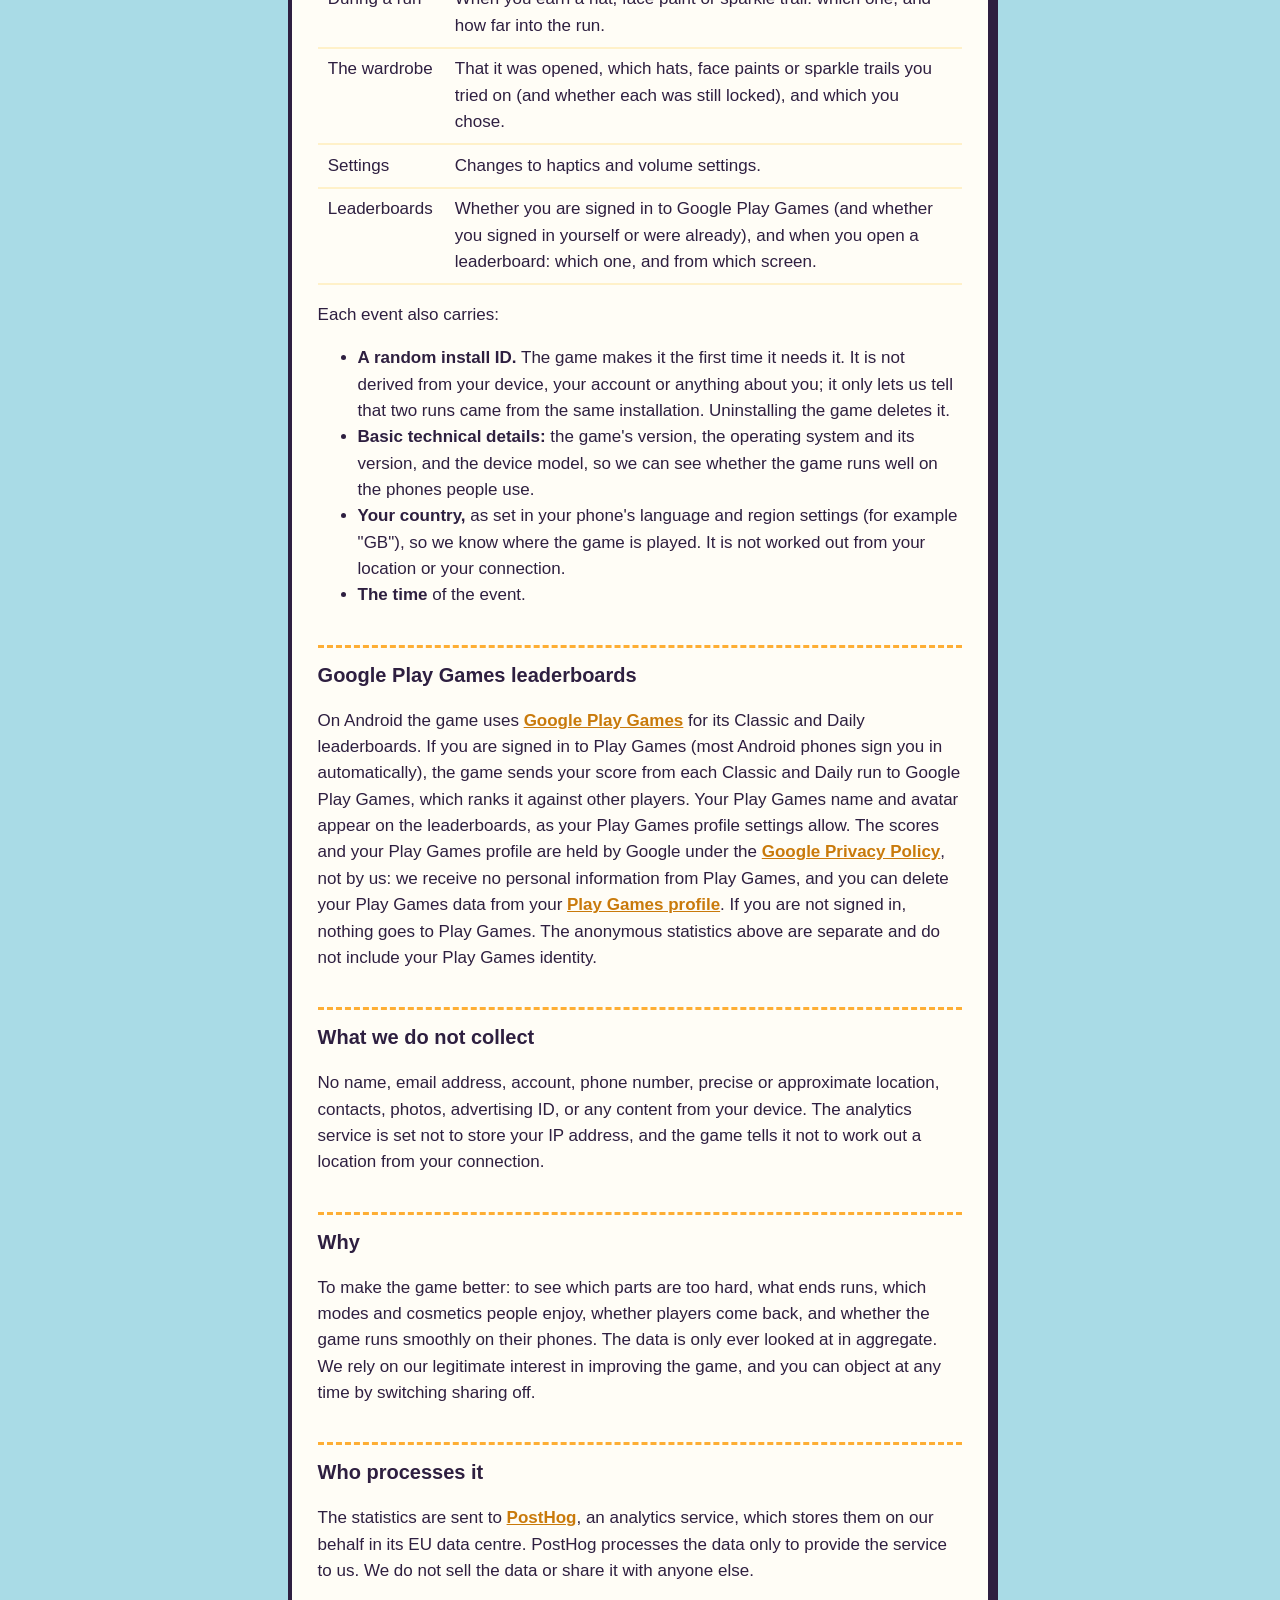
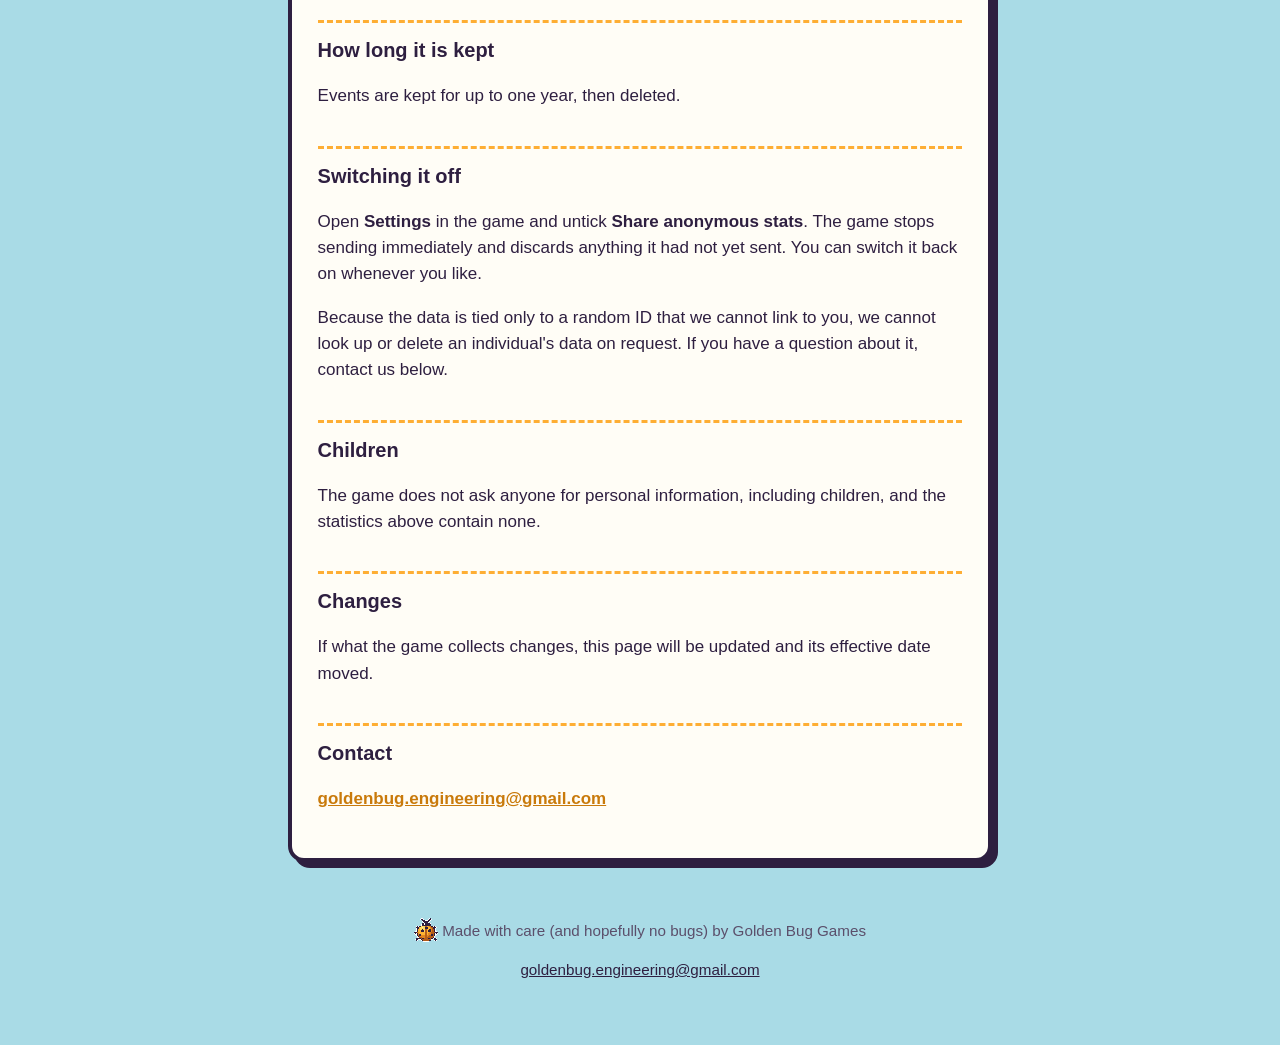
==== commit 09e03c6c: "Ribbit Rush privacy policy: Play Games leaderboards and the tilt panel Adds the Google Play Games le" ====
--- a/ribbit-rush/privacy/index.html
+++ b/ribbit-rush/privacy/index.html
@@ -13,7 +13,7 @@
 <p class="home"><a href="/"><img src="/favicon.png" alt="" width="28" height="28">Golden Bug Games</a></p>
 <article class="page">
 <h1>Ribbit Rush Privacy Policy</h1>
-<p class="meta">Effective: 6 November 2026</p>
+<p class="meta">Effective: 8 November 2026</p>
 
 <p>Ribbit Rush is a game about a frog climbing as high as it can. This policy explains the small amount of information the game collects about how it is played, why, and how to switch it off.</p>
 
@@ -22,6 +22,7 @@
 <li>The game sends anonymous play statistics: things like which mode you played, how high you climbed and what ended the run.</li>
 <li>They are tied to a random number made by the game on your device, not to you. We never ask for your name, email, account, location, contacts or advertising ID.</li>
 <li>You can switch it off at any time: <strong>Settings → Share anonymous stats</strong>. Nothing more is sent after that.</li>
+<li>If you are signed in to Google Play Games, your scores also go to Google Play Games for the game's leaderboards, handled by Google (see below).</li>
 <li>There are no ads and no in-app purchases, and nothing is sold or shared for advertising.</li>
 </ul>
 
@@ -31,11 +32,12 @@
 <tr><th>When</th><th>What is recorded</th></tr>
 <tr><td>The game opens</td><td>That it opened, and whether your phone's own settings have vibration or touch vibration switched off (so we can tell when haptics are silenced by the phone rather than the game).</td></tr>
 <tr><td>A run starts</td><td>The mode (classic or daily), your best score in that mode, and how many runs you have played.</td></tr>
-<tr><td>A run ends</td><td>The mode, the score, whether it was a new best, what ended it (for example a fall or a snake), whether you gave up, how long it lasted, how many tongue shots and grapples you made, how many snakes and crows you defeated, and how smoothly the game ran (frames per second).</td></tr>
-<tr><td>The tutorial</td><td>When you start it, which attempt it is and whether you had finished it before (or played before it existed), each part of it you reach and how far in, when the game shows its note that your phone's motion sensors might be off, and how it ended (finished, a death and what caused it, or given up) and how high you had climbed, with the same run details as above: how long it lasted, tongue shots and grapples, snakes defeated, and how smoothly the game ran. If you played before the tutorial existed, whether you said yes or no to the one-time invitation to try it.</td></tr>
+<tr><td>A run ends</td><td>The mode, the score, whether it was a new best, what ended it (for example a fall or a snake), whether you gave up, how long it lasted, how many tongue shots and grapples you made, how many snakes and crows you defeated, how firmly you tilt your phone to steer (your typical and your firmest steering speed, not the phone's motion readings themselves), and how smoothly the game ran (frames per second).</td></tr>
+<tr><td>The tutorial</td><td>When you start it, which attempt it is and whether you had finished it before (or played before it existed), each part of it you reach and how far in, when the game shows its note that your phone's motion sensors might be off, and how it ended (finished, a death and what caused it, or given up) and how high you had climbed, with the same run details as above: how long it lasted, tongue shots and grapples, snakes defeated, how firmly you tilt to steer, and how smoothly the game ran. Before your first attempt, the panel that shows how to tilt: how long it stayed open, and whether you tilted far enough each way. If you played before the tutorial existed, whether you said yes or no to the one-time invitation to try it.</td></tr>
 <tr><td>During a run</td><td>When you earn a hat, face paint or sparkle trail: which one, and how far into the run.</td></tr>
 <tr><td>The wardrobe</td><td>That it was opened, which hats, face paints or sparkle trails you tried on (and whether each was still locked), and which you chose.</td></tr>
 <tr><td>Settings</td><td>Changes to haptics and volume settings.</td></tr>
+<tr><td>Leaderboards</td><td>Whether you are signed in to Google Play Games (and whether you signed in yourself or were already), and when you open a leaderboard: which one, and from which screen.</td></tr>
 </table>
 <p>Each event also carries:</p>
 <ul>
@@ -44,6 +46,9 @@
 <li><strong>Your country,</strong> as set in your phone's language and region settings (for example "GB"), so we know where the game is played. It is not worked out from your location or your connection.</li>
 <li><strong>The time</strong> of the event.</li>
 </ul>
+
+<h2>Google Play Games leaderboards</h2>
+<p>On Android the game uses <a href="https://play.google.com/games">Google Play Games</a> for its Classic and Daily leaderboards. If you are signed in to Play Games (most Android phones sign you in automatically), the game sends your score from each Classic and Daily run to Google Play Games, which ranks it against other players. Your Play Games name and avatar appear on the leaderboards, as your Play Games profile settings allow. The scores and your Play Games profile are held by Google under the <a href="https://policies.google.com/privacy">Google Privacy Policy</a>, not by us: we receive no personal information from Play Games, and you can delete your Play Games data from your <a href="https://play.google.com/games/profile">Play Games profile</a>. If you are not signed in, nothing goes to Play Games. The anonymous statistics above are separate and do not include your Play Games identity.</p>
 
 <h2>What we do not collect</h2>
 <p>No name, email address, account, phone number, precise or approximate location, contacts, photos, advertising ID, or any content from your device. The analytics service is set not to store your IP address, and the game tells it not to work out a location from your connection.</p>
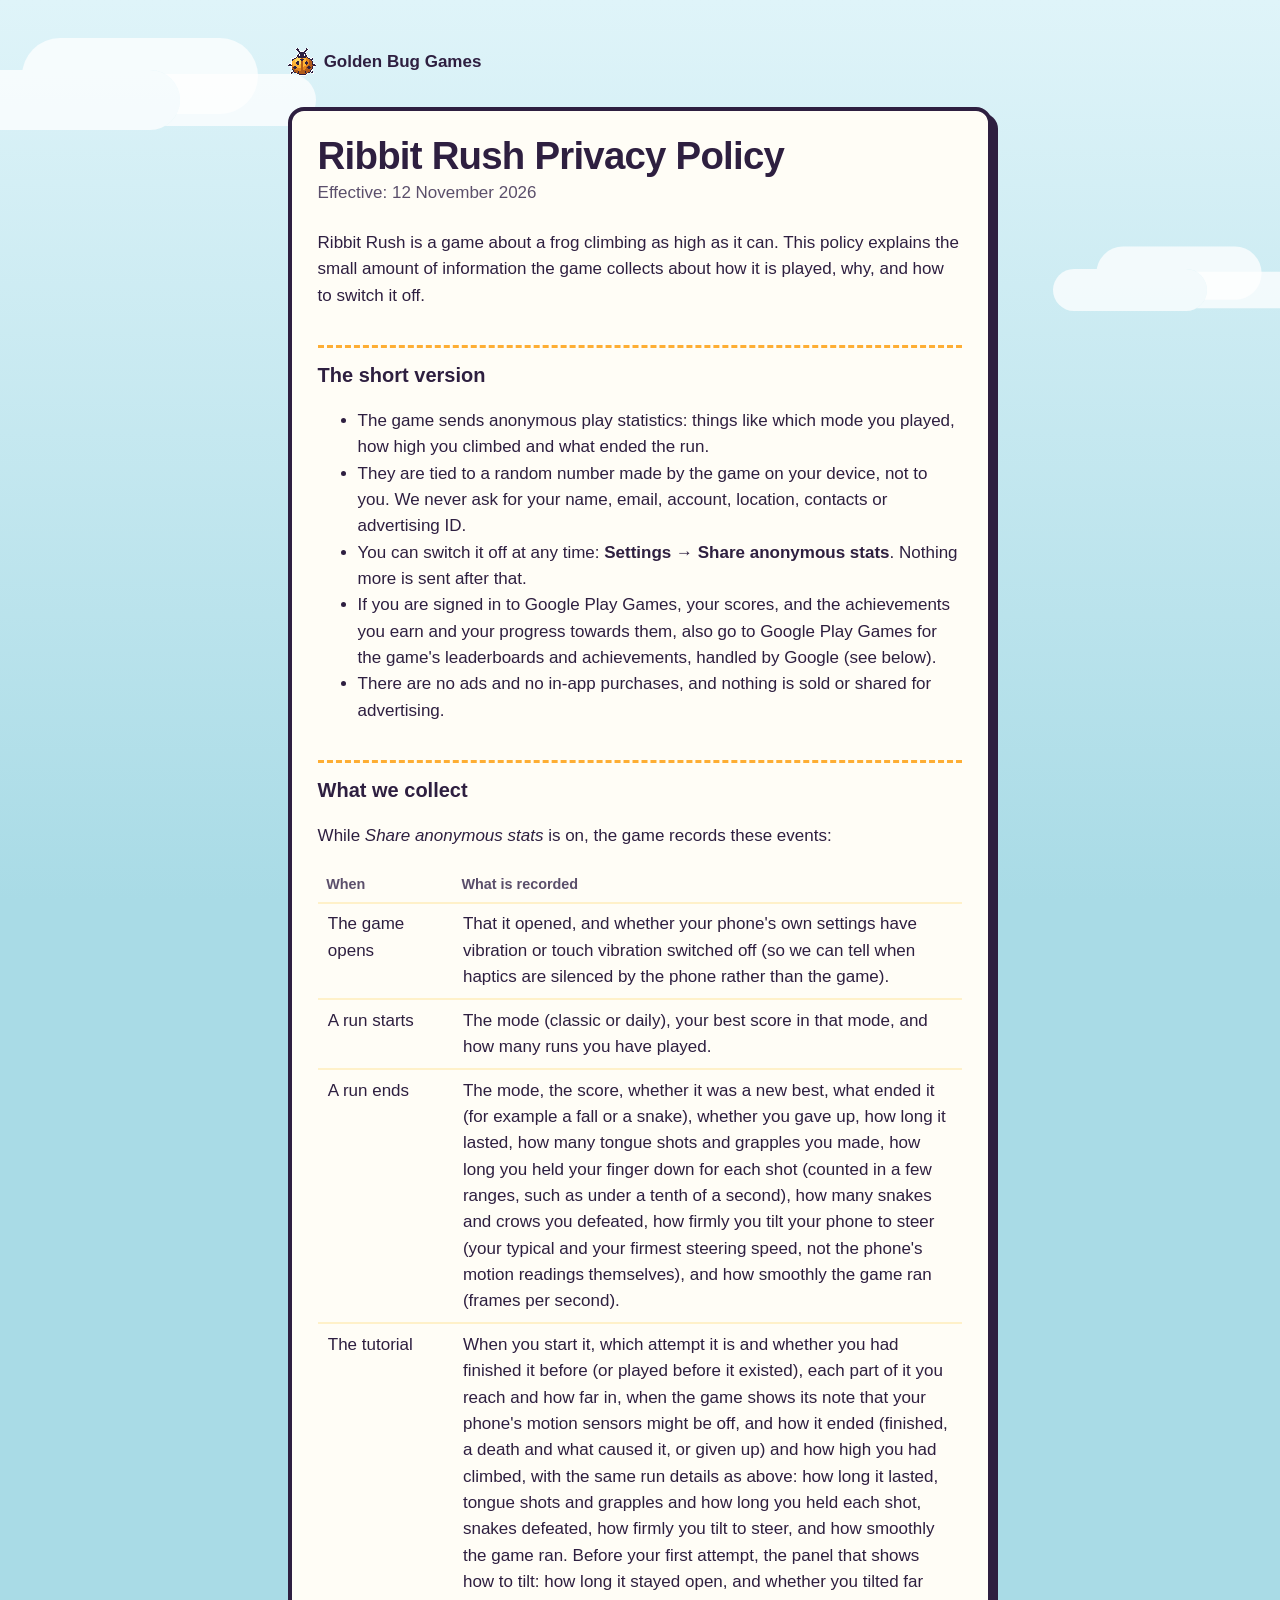
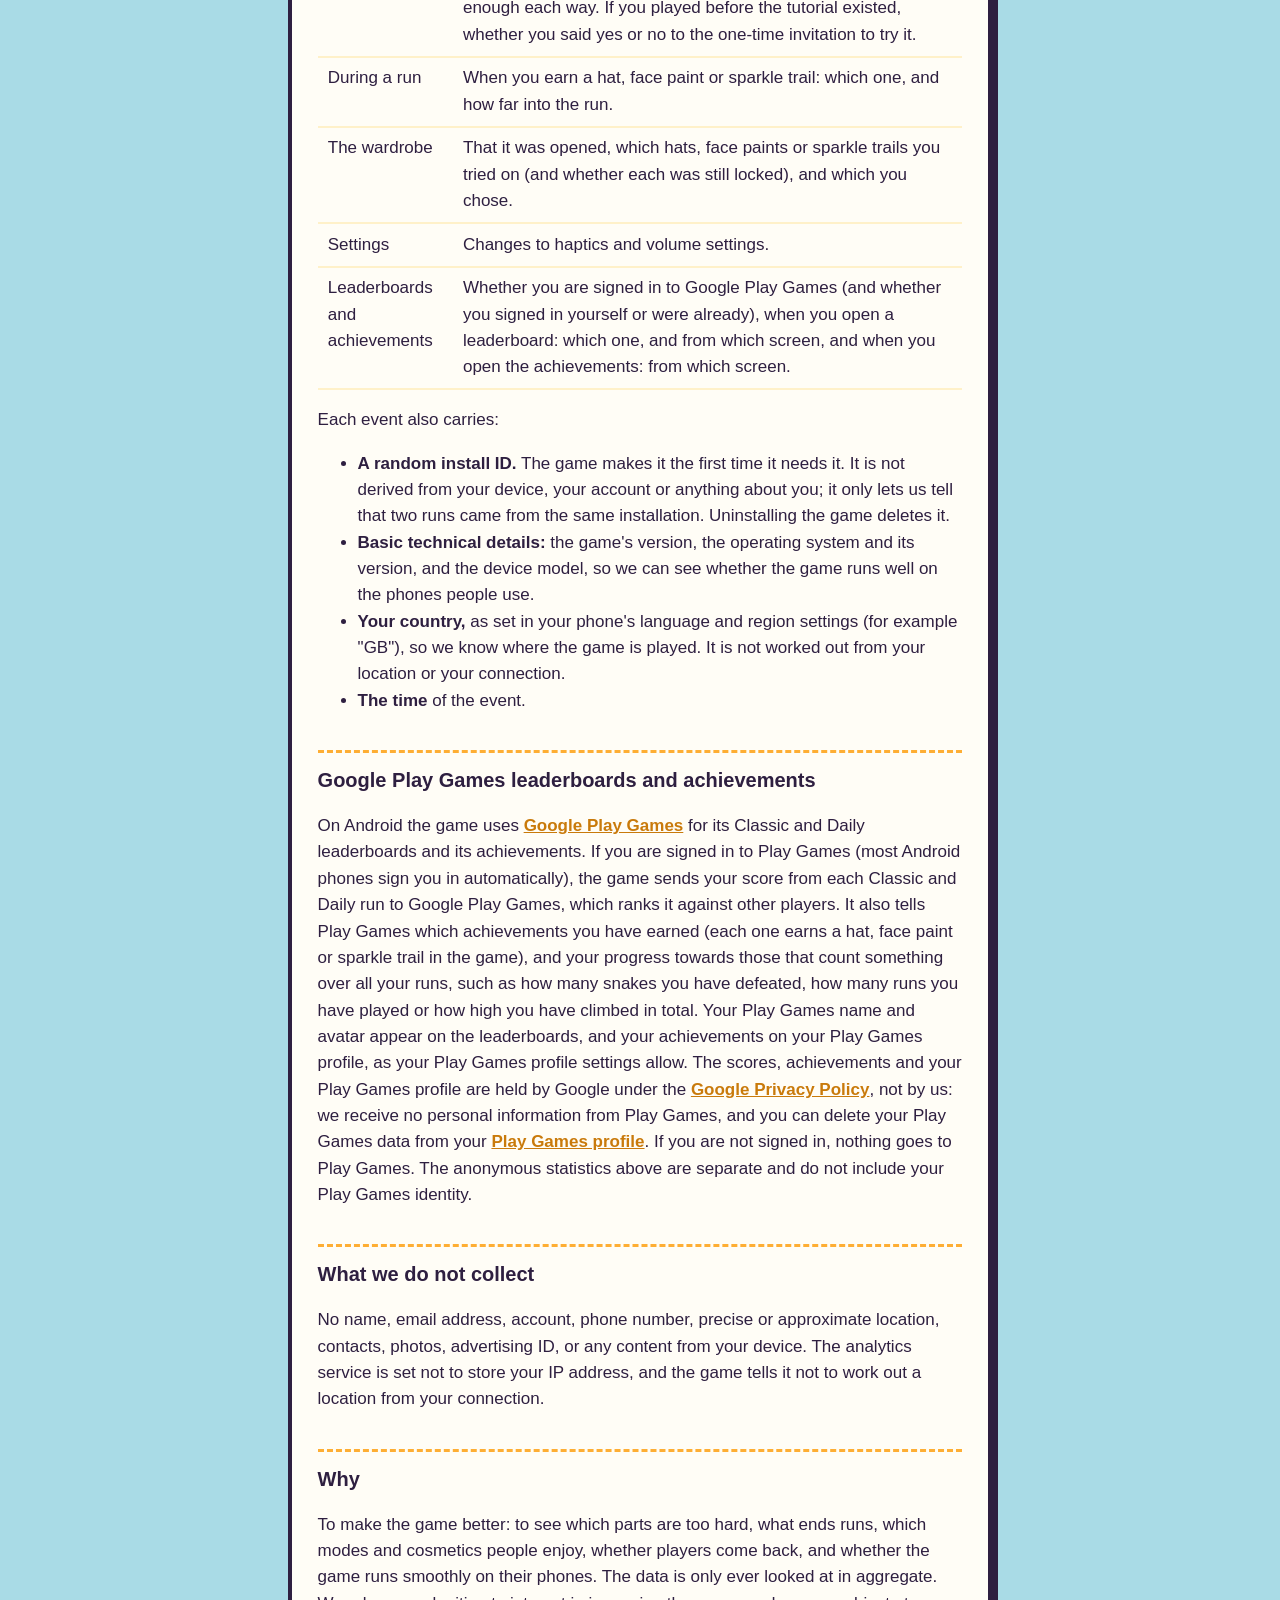
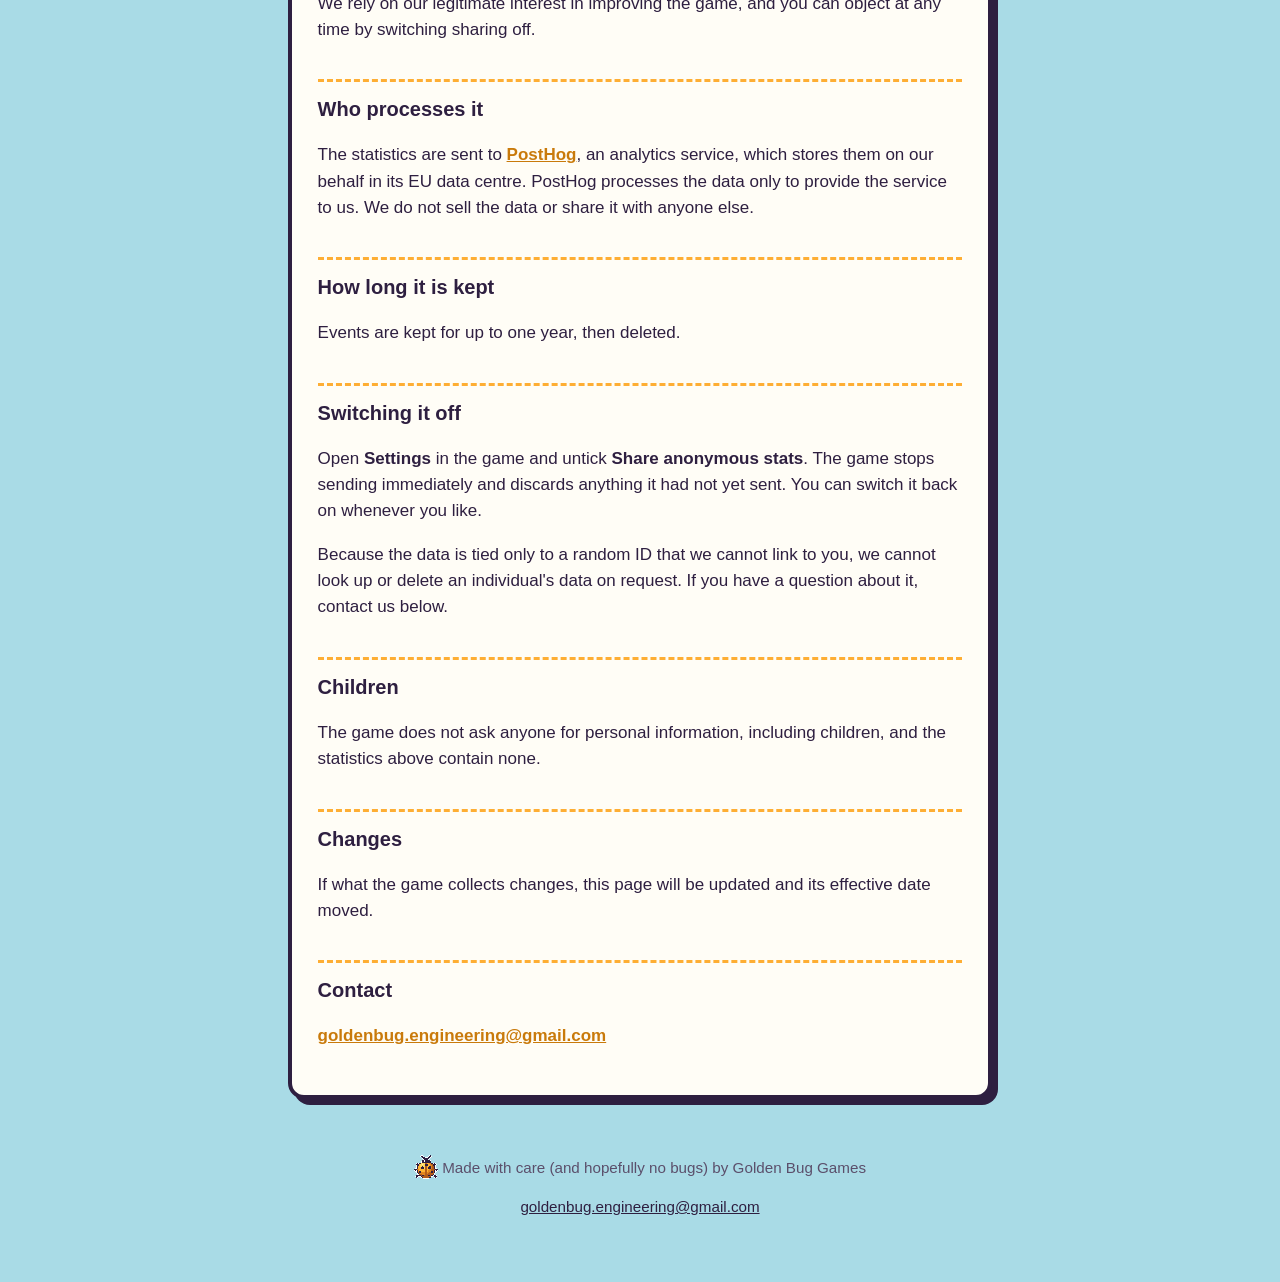
==== commit 446135e2: "Ribbit Rush privacy policy: achievements and attack press times" ====
--- a/ribbit-rush/privacy/index.html
+++ b/ribbit-rush/privacy/index.html
@@ -13,7 +13,7 @@
 <p class="home"><a href="/"><img src="/favicon.png" alt="" width="28" height="28">Golden Bug Games</a></p>
 <article class="page">
 <h1>Ribbit Rush Privacy Policy</h1>
-<p class="meta">Effective: 8 November 2026</p>
+<p class="meta">Effective: 12 November 2026</p>
 
 <p>Ribbit Rush is a game about a frog climbing as high as it can. This policy explains the small amount of information the game collects about how it is played, why, and how to switch it off.</p>
 
@@ -22,7 +22,7 @@
 <li>The game sends anonymous play statistics: things like which mode you played, how high you climbed and what ended the run.</li>
 <li>They are tied to a random number made by the game on your device, not to you. We never ask for your name, email, account, location, contacts or advertising ID.</li>
 <li>You can switch it off at any time: <strong>Settings → Share anonymous stats</strong>. Nothing more is sent after that.</li>
-<li>If you are signed in to Google Play Games, your scores also go to Google Play Games for the game's leaderboards, handled by Google (see below).</li>
+<li>If you are signed in to Google Play Games, your scores, and the achievements you earn and your progress towards them, also go to Google Play Games for the game's leaderboards and achievements, handled by Google (see below).</li>
 <li>There are no ads and no in-app purchases, and nothing is sold or shared for advertising.</li>
 </ul>
 
@@ -32,12 +32,12 @@
 <tr><th>When</th><th>What is recorded</th></tr>
 <tr><td>The game opens</td><td>That it opened, and whether your phone's own settings have vibration or touch vibration switched off (so we can tell when haptics are silenced by the phone rather than the game).</td></tr>
 <tr><td>A run starts</td><td>The mode (classic or daily), your best score in that mode, and how many runs you have played.</td></tr>
-<tr><td>A run ends</td><td>The mode, the score, whether it was a new best, what ended it (for example a fall or a snake), whether you gave up, how long it lasted, how many tongue shots and grapples you made, how many snakes and crows you defeated, how firmly you tilt your phone to steer (your typical and your firmest steering speed, not the phone's motion readings themselves), and how smoothly the game ran (frames per second).</td></tr>
-<tr><td>The tutorial</td><td>When you start it, which attempt it is and whether you had finished it before (or played before it existed), each part of it you reach and how far in, when the game shows its note that your phone's motion sensors might be off, and how it ended (finished, a death and what caused it, or given up) and how high you had climbed, with the same run details as above: how long it lasted, tongue shots and grapples, snakes defeated, how firmly you tilt to steer, and how smoothly the game ran. Before your first attempt, the panel that shows how to tilt: how long it stayed open, and whether you tilted far enough each way. If you played before the tutorial existed, whether you said yes or no to the one-time invitation to try it.</td></tr>
+<tr><td>A run ends</td><td>The mode, the score, whether it was a new best, what ended it (for example a fall or a snake), whether you gave up, how long it lasted, how many tongue shots and grapples you made, how long you held your finger down for each shot (counted in a few ranges, such as under a tenth of a second), how many snakes and crows you defeated, how firmly you tilt your phone to steer (your typical and your firmest steering speed, not the phone's motion readings themselves), and how smoothly the game ran (frames per second).</td></tr>
+<tr><td>The tutorial</td><td>When you start it, which attempt it is and whether you had finished it before (or played before it existed), each part of it you reach and how far in, when the game shows its note that your phone's motion sensors might be off, and how it ended (finished, a death and what caused it, or given up) and how high you had climbed, with the same run details as above: how long it lasted, tongue shots and grapples and how long you held each shot, snakes defeated, how firmly you tilt to steer, and how smoothly the game ran. Before your first attempt, the panel that shows how to tilt: how long it stayed open, and whether you tilted far enough each way. If you played before the tutorial existed, whether you said yes or no to the one-time invitation to try it.</td></tr>
 <tr><td>During a run</td><td>When you earn a hat, face paint or sparkle trail: which one, and how far into the run.</td></tr>
 <tr><td>The wardrobe</td><td>That it was opened, which hats, face paints or sparkle trails you tried on (and whether each was still locked), and which you chose.</td></tr>
 <tr><td>Settings</td><td>Changes to haptics and volume settings.</td></tr>
-<tr><td>Leaderboards</td><td>Whether you are signed in to Google Play Games (and whether you signed in yourself or were already), and when you open a leaderboard: which one, and from which screen.</td></tr>
+<tr><td>Leaderboards and achievements</td><td>Whether you are signed in to Google Play Games (and whether you signed in yourself or were already), when you open a leaderboard: which one, and from which screen, and when you open the achievements: from which screen.</td></tr>
 </table>
 <p>Each event also carries:</p>
 <ul>
@@ -47,8 +47,8 @@
 <li><strong>The time</strong> of the event.</li>
 </ul>
 
-<h2>Google Play Games leaderboards</h2>
-<p>On Android the game uses <a href="https://play.google.com/games">Google Play Games</a> for its Classic and Daily leaderboards. If you are signed in to Play Games (most Android phones sign you in automatically), the game sends your score from each Classic and Daily run to Google Play Games, which ranks it against other players. Your Play Games name and avatar appear on the leaderboards, as your Play Games profile settings allow. The scores and your Play Games profile are held by Google under the <a href="https://policies.google.com/privacy">Google Privacy Policy</a>, not by us: we receive no personal information from Play Games, and you can delete your Play Games data from your <a href="https://play.google.com/games/profile">Play Games profile</a>. If you are not signed in, nothing goes to Play Games. The anonymous statistics above are separate and do not include your Play Games identity.</p>
+<h2>Google Play Games leaderboards and achievements</h2>
+<p>On Android the game uses <a href="https://play.google.com/games">Google Play Games</a> for its Classic and Daily leaderboards and its achievements. If you are signed in to Play Games (most Android phones sign you in automatically), the game sends your score from each Classic and Daily run to Google Play Games, which ranks it against other players. It also tells Play Games which achievements you have earned (each one earns a hat, face paint or sparkle trail in the game), and your progress towards those that count something over all your runs, such as how many snakes you have defeated, how many runs you have played or how high you have climbed in total. Your Play Games name and avatar appear on the leaderboards, and your achievements on your Play Games profile, as your Play Games profile settings allow. The scores, achievements and your Play Games profile are held by Google under the <a href="https://policies.google.com/privacy">Google Privacy Policy</a>, not by us: we receive no personal information from Play Games, and you can delete your Play Games data from your <a href="https://play.google.com/games/profile">Play Games profile</a>. If you are not signed in, nothing goes to Play Games. The anonymous statistics above are separate and do not include your Play Games identity.</p>
 
 <h2>What we do not collect</h2>
 <p>No name, email address, account, phone number, precise or approximate location, contacts, photos, advertising ID, or any content from your device. The analytics service is set not to store your IP address, and the game tells it not to work out a location from your connection.</p>
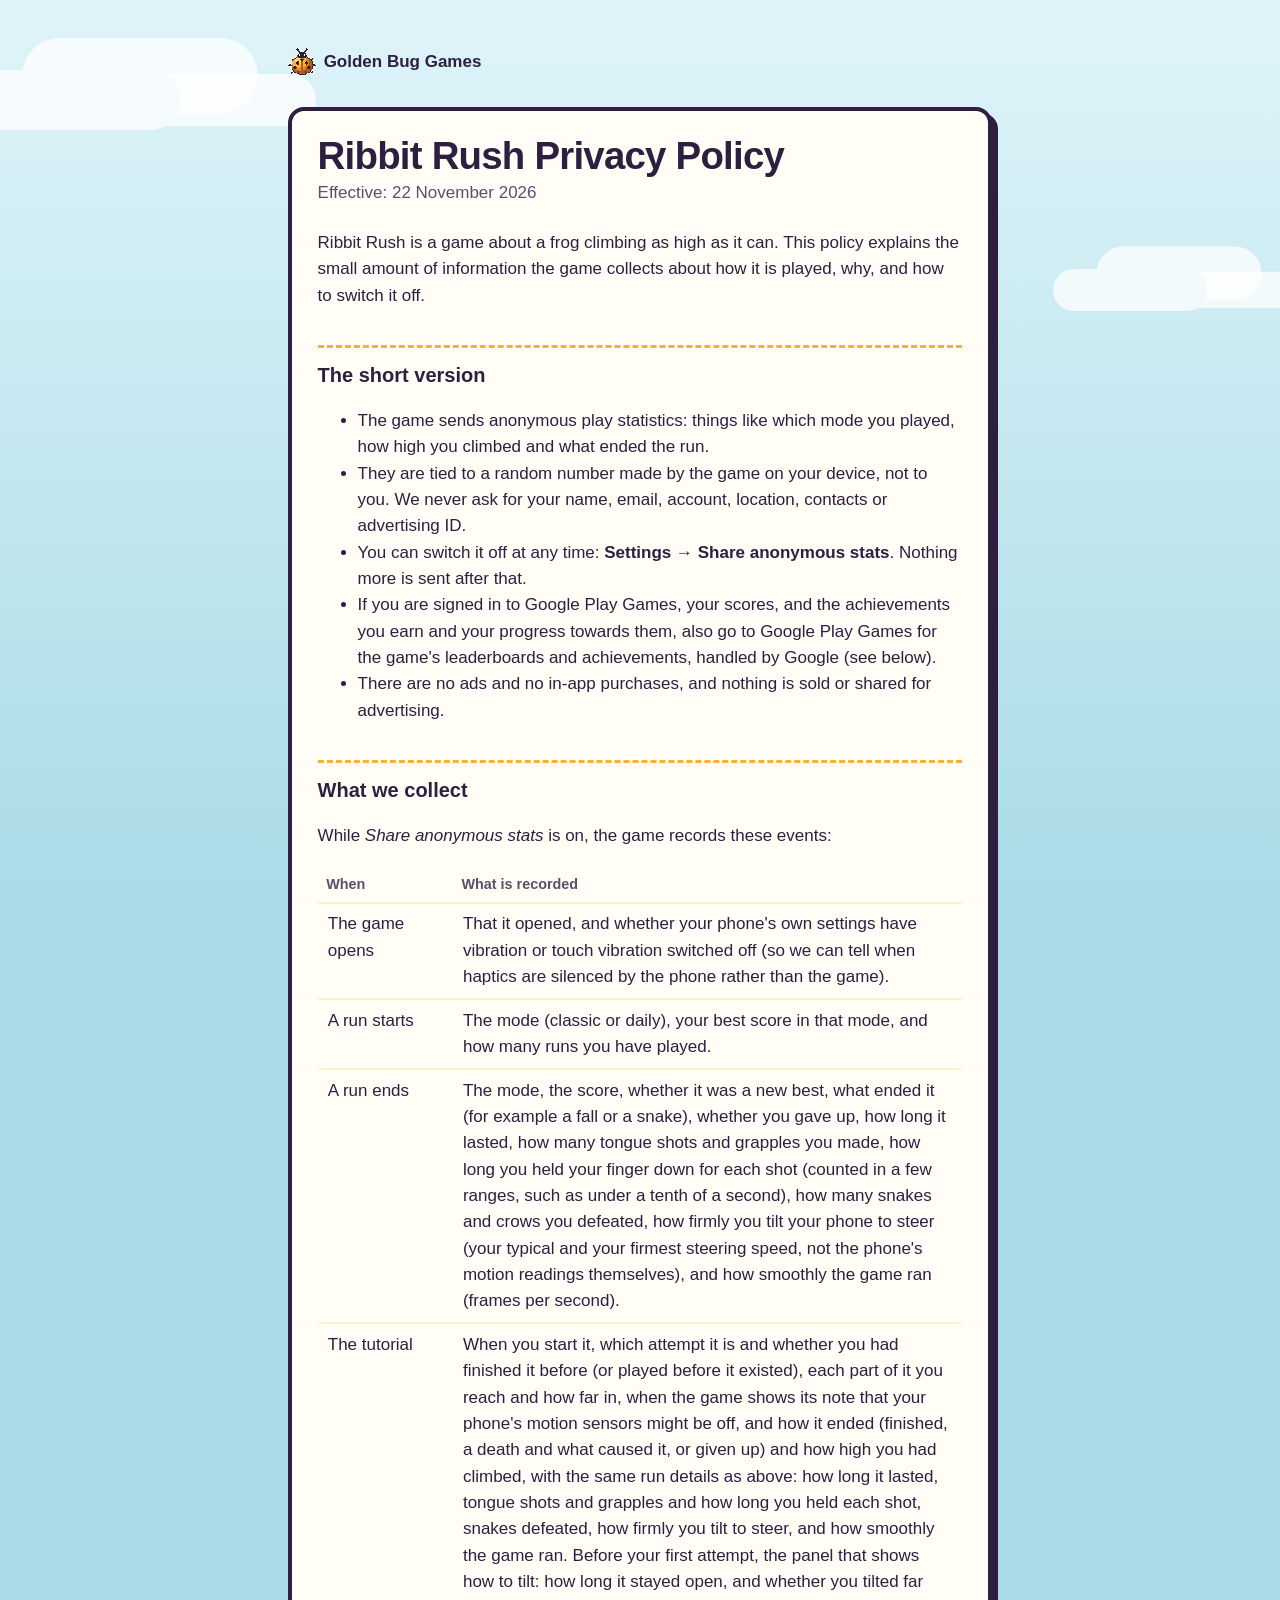
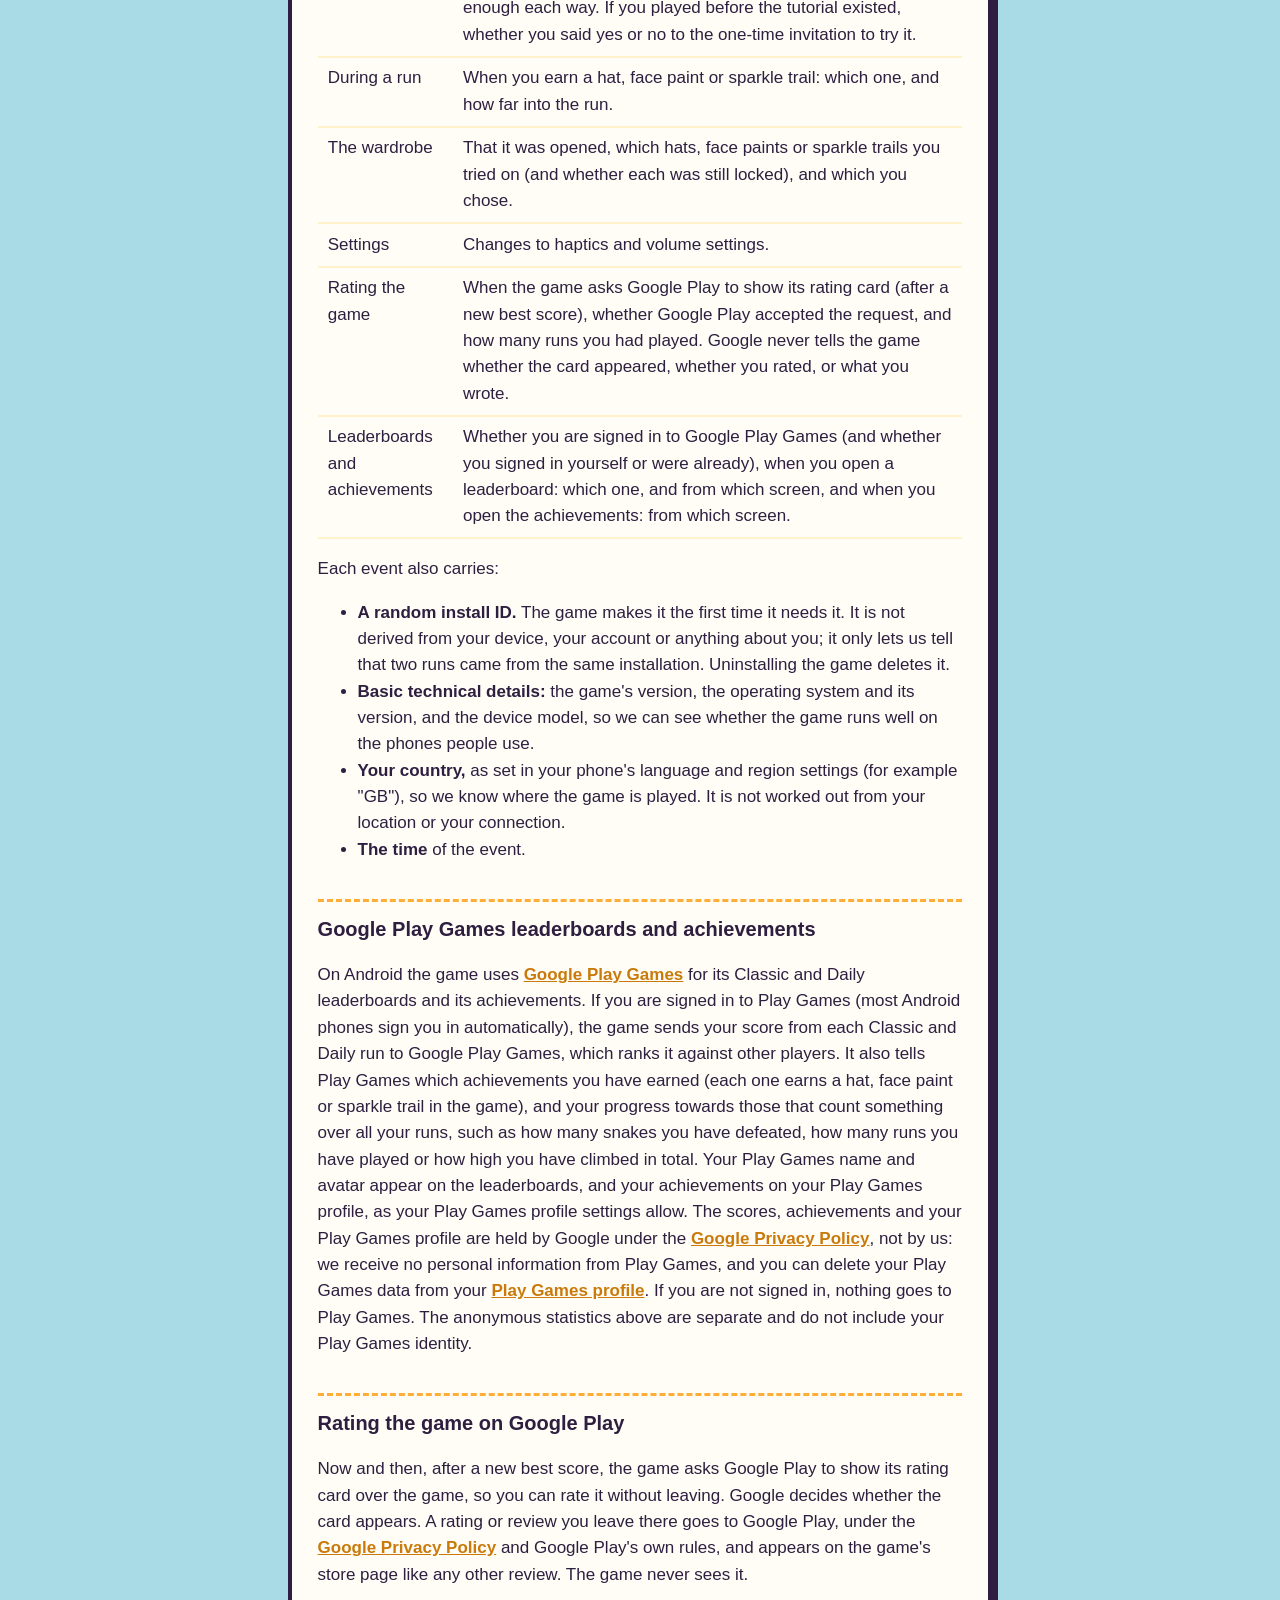
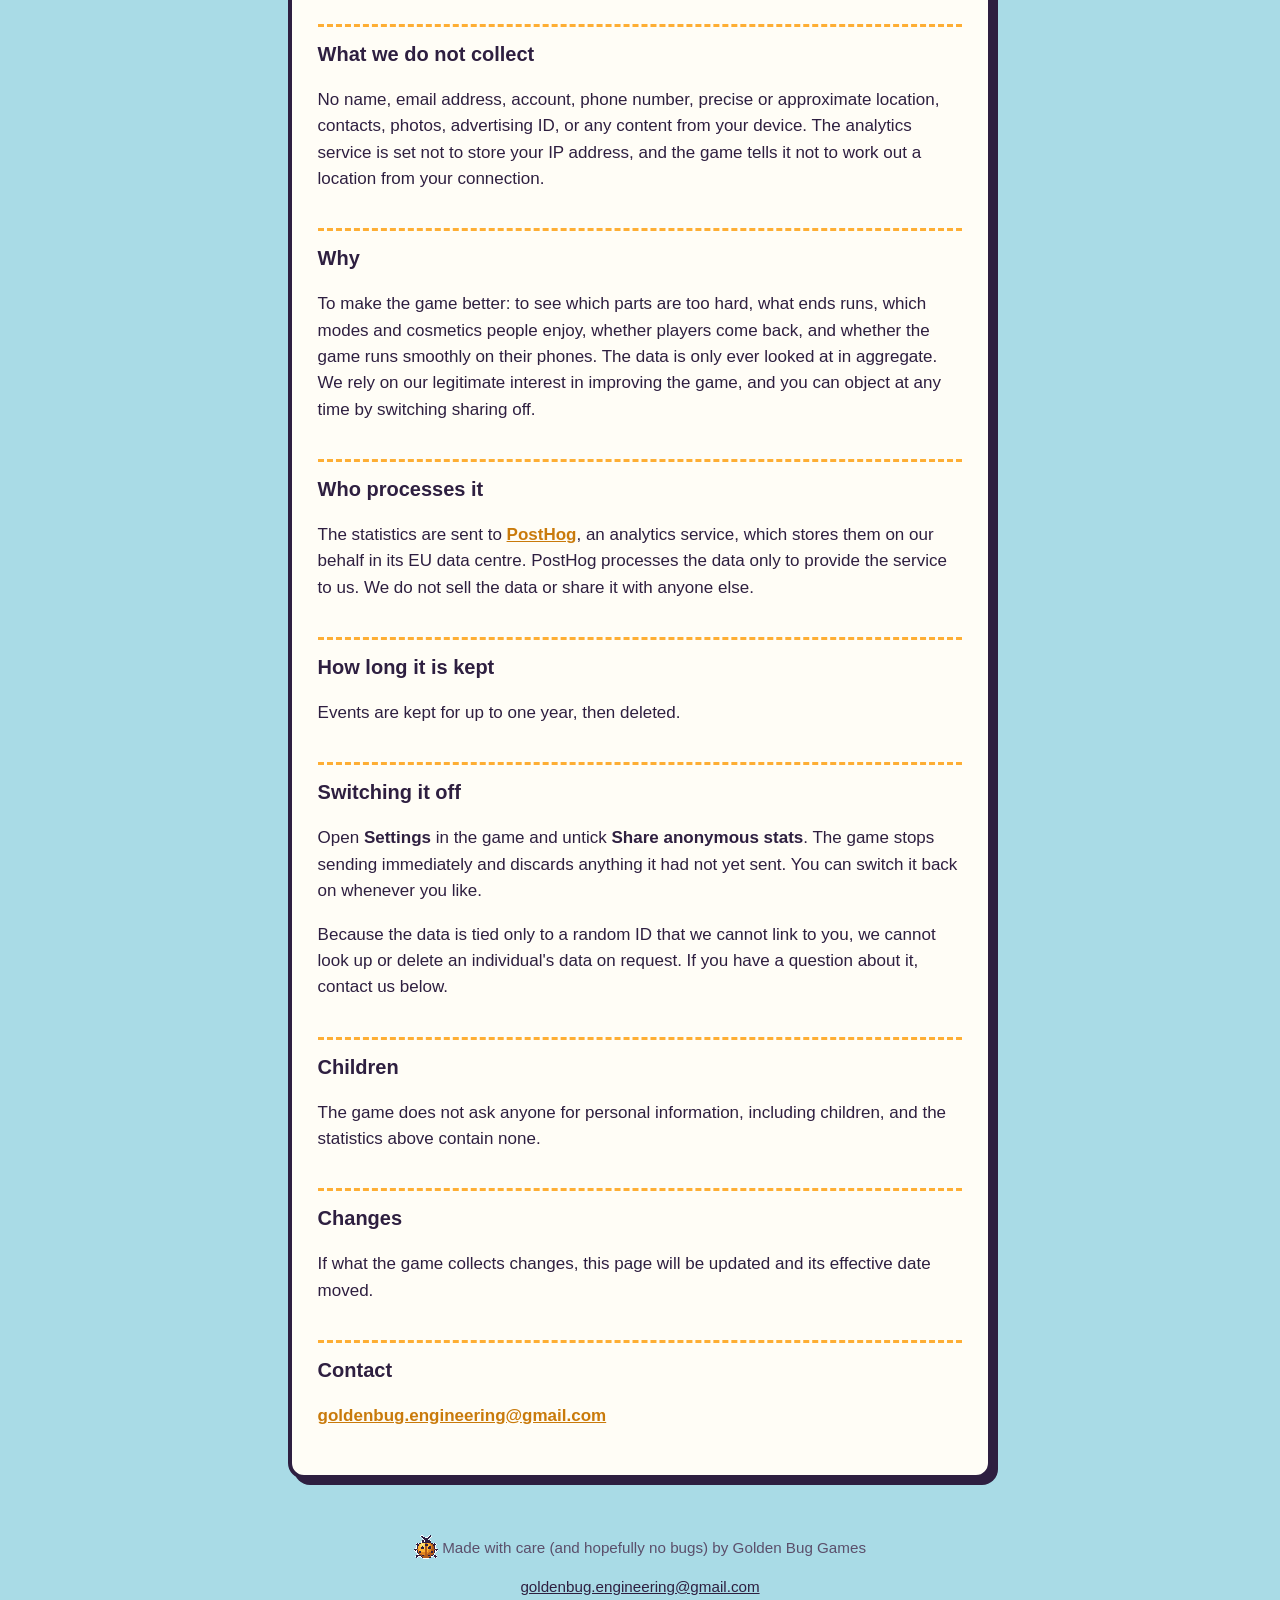
==== commit b21adb27: "Ribbit Rush privacy policy: the rating card Version 1.0 asks Google Play to show its rating card aft" ====
--- a/ribbit-rush/privacy/index.html
+++ b/ribbit-rush/privacy/index.html
@@ -13,7 +13,7 @@
 <p class="home"><a href="/"><img src="/favicon.png" alt="" width="28" height="28">Golden Bug Games</a></p>
 <article class="page">
 <h1>Ribbit Rush Privacy Policy</h1>
-<p class="meta">Effective: 12 November 2026</p>
+<p class="meta">Effective: 22 November 2026</p>
 
 <p>Ribbit Rush is a game about a frog climbing as high as it can. This policy explains the small amount of information the game collects about how it is played, why, and how to switch it off.</p>
 
@@ -37,6 +37,7 @@
 <tr><td>During a run</td><td>When you earn a hat, face paint or sparkle trail: which one, and how far into the run.</td></tr>
 <tr><td>The wardrobe</td><td>That it was opened, which hats, face paints or sparkle trails you tried on (and whether each was still locked), and which you chose.</td></tr>
 <tr><td>Settings</td><td>Changes to haptics and volume settings.</td></tr>
+<tr><td>Rating the game</td><td>When the game asks Google Play to show its rating card (after a new best score), whether Google Play accepted the request, and how many runs you had played. Google never tells the game whether the card appeared, whether you rated, or what you wrote.</td></tr>
 <tr><td>Leaderboards and achievements</td><td>Whether you are signed in to Google Play Games (and whether you signed in yourself or were already), when you open a leaderboard: which one, and from which screen, and when you open the achievements: from which screen.</td></tr>
 </table>
 <p>Each event also carries:</p>
@@ -49,6 +50,9 @@
 
 <h2>Google Play Games leaderboards and achievements</h2>
 <p>On Android the game uses <a href="https://play.google.com/games">Google Play Games</a> for its Classic and Daily leaderboards and its achievements. If you are signed in to Play Games (most Android phones sign you in automatically), the game sends your score from each Classic and Daily run to Google Play Games, which ranks it against other players. It also tells Play Games which achievements you have earned (each one earns a hat, face paint or sparkle trail in the game), and your progress towards those that count something over all your runs, such as how many snakes you have defeated, how many runs you have played or how high you have climbed in total. Your Play Games name and avatar appear on the leaderboards, and your achievements on your Play Games profile, as your Play Games profile settings allow. The scores, achievements and your Play Games profile are held by Google under the <a href="https://policies.google.com/privacy">Google Privacy Policy</a>, not by us: we receive no personal information from Play Games, and you can delete your Play Games data from your <a href="https://play.google.com/games/profile">Play Games profile</a>. If you are not signed in, nothing goes to Play Games. The anonymous statistics above are separate and do not include your Play Games identity.</p>
+
+<h2>Rating the game on Google Play</h2>
+<p>Now and then, after a new best score, the game asks Google Play to show its rating card over the game, so you can rate it without leaving. Google decides whether the card appears. A rating or review you leave there goes to Google Play, under the <a href="https://policies.google.com/privacy">Google Privacy Policy</a> and Google Play's own rules, and appears on the game's store page like any other review. The game never sees it.</p>
 
 <h2>What we do not collect</h2>
 <p>No name, email address, account, phone number, precise or approximate location, contacts, photos, advertising ID, or any content from your device. The analytics service is set not to store your IP address, and the game tells it not to work out a location from your connection.</p>
